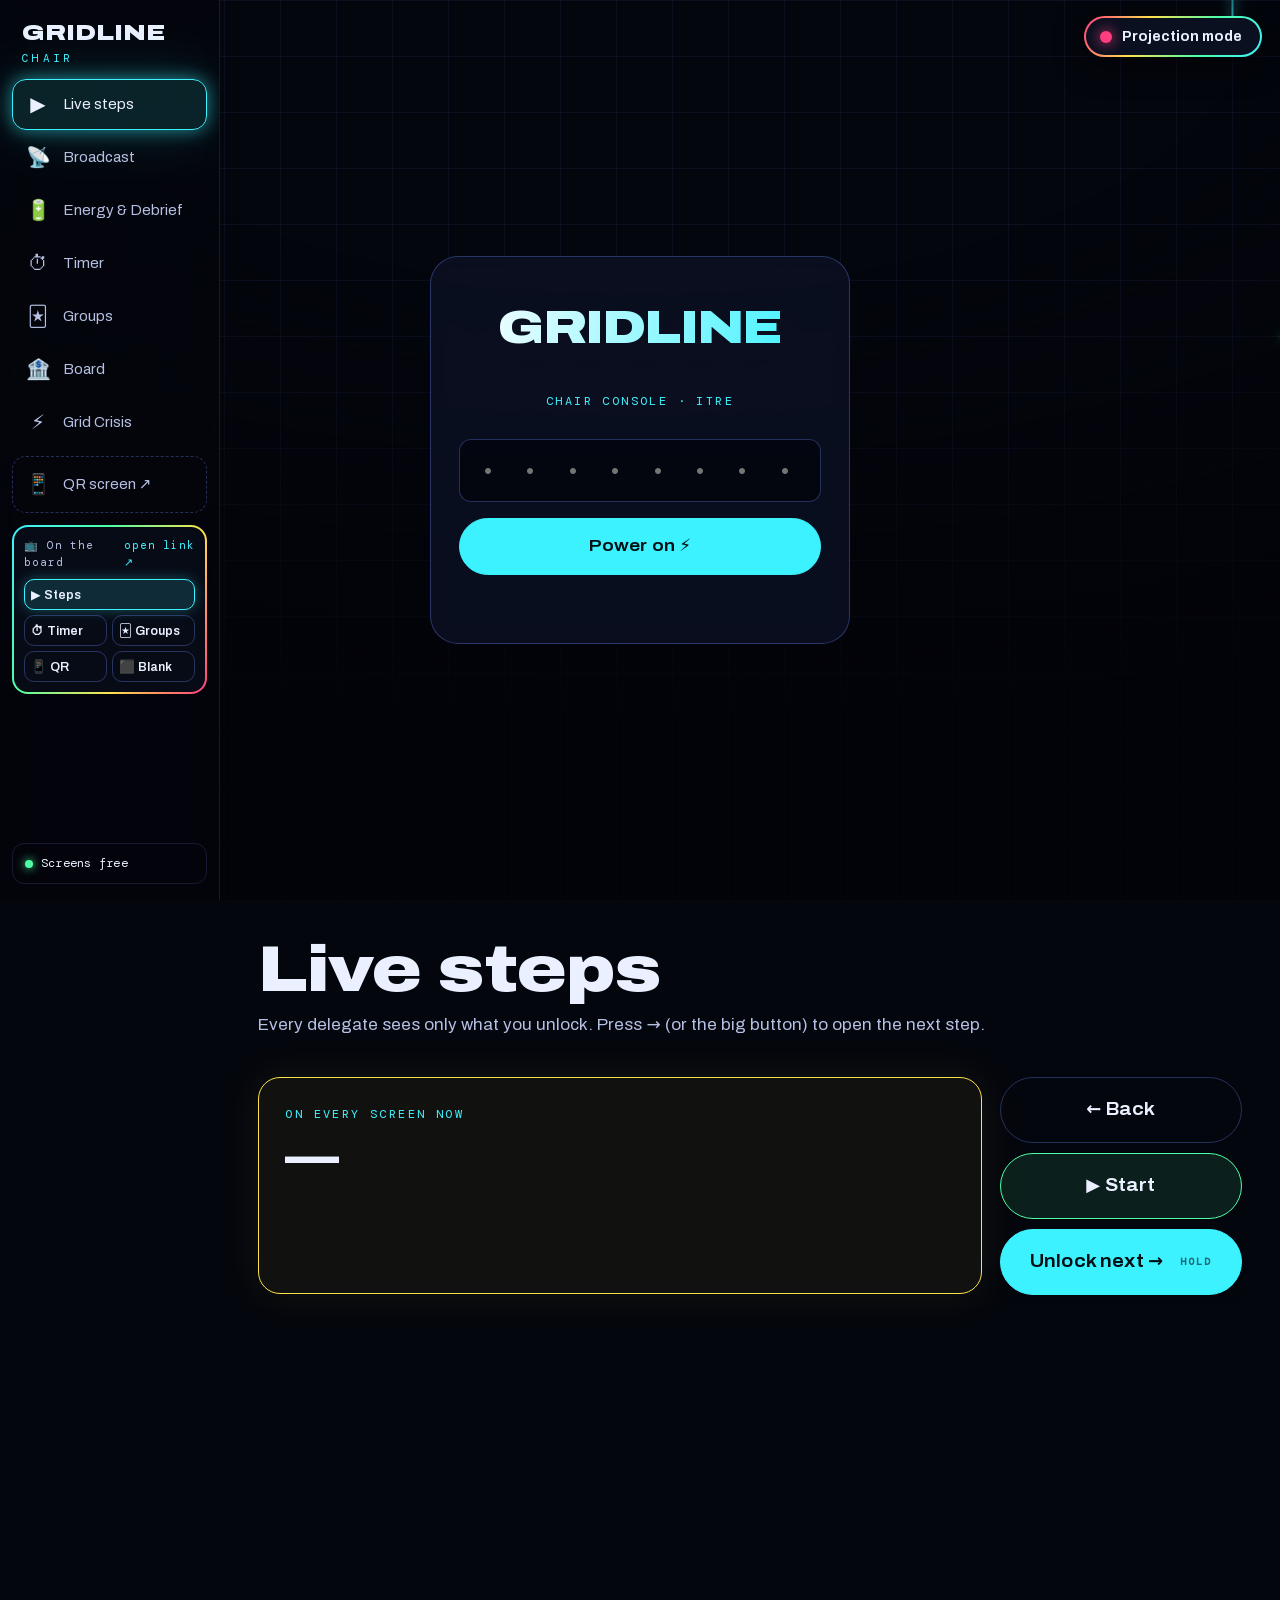
==== chair/index.html @ 4d129e47 "Gridline güncelle (2026-11-15 14:47)" ====
<!doctype html>
<html lang="en">
<head>
<meta charset="utf-8">
<meta name="viewport" content="width=device-width, initial-scale=1, viewport-fit=cover">
<meta name="robots" content="noindex, nofollow">
<title>Gridline · Chair Console</title>
<meta name="theme-color" content="#04060d">
<link rel="icon" href="../assets/img/favicon.svg" type="image/svg+xml">
<link rel="stylesheet" href="../assets/css/fonts.css">
<link rel="stylesheet" href="../assets/css/base.css?v=2">
<link rel="stylesheet" href="chair.css?v=16">
<link rel="stylesheet" href="../assets/css/interact.css?v=9">
</head>
<body>
<canvas id="grid-bg" aria-hidden="true"></canvas>
<div class="vignette" aria-hidden="true"></div>

<!-- PIN gate -->
<div class="gate" id="gate">
  <form class="gate-box" id="gate-form" autocomplete="off">
    <div class="g-logo">GRIDLINE</div>
    <p class="mono kicker">Chair console · ITRE</p>
    <label class="sr" for="pin">Chair PIN</label>
    <input id="pin" class="pin" type="password" inputmode="text" placeholder="• • • • • • • •" autocomplete="off" maxlength="32" required>
    <button class="btn solid" type="submit">Power on ⚡</button>
    <p class="gate-err mono" id="gate-err"></p>
  </form>
</div>

<div class="app" id="app" hidden>
  <aside class="rail">
    <div class="r-brand">GRIDLINE<small class="mono">CHAIR</small></div>
    <nav class="tabs" id="tabs">
      <button data-tab="steps" class="on"><i>▶️</i><span>Live steps</span></button>
      <button data-tab="broadcast"><i>📡</i><span>Broadcast</span></button>
      <button data-tab="energy"><i>🔋</i><span>Energy &amp; Debrief</span></button>
      <button data-tab="timer"><i>⏱</i><span>Timer</span></button>
      <button data-tab="groups"><i>🃏</i><span>Groups</span></button>
      <button data-tab="board"><i>🏦</i><span>Board</span></button>
      <button data-tab="crisis"><i>⚡</i><span>Grid Crisis</span></button>
      <button data-tab="plan" data-private><i>🗓</i><span>Plan</span></button>
      <a class="qr-link" href="../qr/" target="_blank" rel="noopener"><i>📱</i><span>QR screen ↗</span></a>
    </nav>
    <div class="r-board">
      <div class="rb-h mono">📺 On the board <a href="../board/" target="_blank" rel="noopener">open link ↗</a></div>
      <div class="rb-seg" id="rb-seg">
        <button data-bm="step" class="on">▶️ Steps</button><button data-bm="timer">⏱ Timer</button><button data-bm="groups">🃏 Groups</button><button data-bm="qr">📱 QR</button><button data-bm="blank">⬛ Blank</button>
      </div>
    </div>
    <div class="r-energy mono" id="r-energy" hidden>🔋 Meter open · <b>0</b></div>
    <div class="r-state mono" id="r-state"><i class="dot"></i><span>Screens free</span></div>
  </aside>

  <button class="pm-btn" id="pm-btn" type="button" aria-pressed="true"><i></i><span></span></button>
  <main class="stage">

    <!-- ===== LIVE STEPS ===== -->
    <section class="pane on" data-pane="steps">
      <header class="p-head"><h1>Live steps</h1><p>Every delegate sees only what you unlock. Press → (or the big button) to open the next step.</p></header>
      <div class="ls-top">
        <div class="ls-now" id="ls-now">
          <span class="mono kicker" id="ls-meta">On every screen now</span>
          <h2 id="ls-title">—</h2>
          <p class="mono muted" id="ls-since"></p>
        </div>
        <div class="ls-ctrl">
          <button class="btn ghost big" id="ls-prev">← Back</button>
          <button class="btn green big" id="ls-start">▶ Start</button>
          <button class="btn ghost big" id="ls-bpage" hidden>📺 Board: Continue →</button>
          <button class="btn solid big" id="ls-next">Unlock next →</button>
        </div>
      </div>
      <div class="ls-up mono" id="ls-up" data-private></div>
      <div class="ls-ia" id="ls-ia-wrap" hidden><div class="ls-ia-bar"><span class="mono">📊 Live answers for this step</span><span><button class="btn green" id="ls-ia-go">▶ Start game</button> <button class="btn ghost" id="ls-ia-clear">Clear answers</button> <button class="btn solid" id="ls-ia-full">⛶ Projector</button></span></div><div id="ls-ia"></div></div>
      <div class="ls-list" id="ls-list" data-private></div>
    </section>

    <!-- ===== ENERGY METER ===== -->
    <section class="pane" data-pane="energy" id="en-pane">
      <header class="p-head"><h1>Energy &amp; Debrief</h1><p data-private>Opens a half-circle on every phone. Delegates never see results. Results and names show only in private mode — switch with the button top right.</p></header>
      <div class="en-ctl">
        <div><span class="mono kicker">Status</span><h2 id="en-state">—</h2></div>
        <input id="en-label" maxlength="60" placeholder="Note for yourself (optional) — e.g. after lunch">
        <button class="btn solid big" id="en-open">🔋 Open on every phone</button>
        <button class="btn pink big" id="en-close" hidden>Close</button>
      </div>
      <div class="en-ctl en-dbc">
        <div><span class="mono kicker">Debrief</span><h2>🗣 1–5 on every phone</h2></div>
        <input id="db-q" maxlength="140" placeholder="Question — How was today for you?">
        <button class="btn big db-open" id="db-open">🗣 Open debrief</button>
      </div>
      <div class="en-proj" data-public-only>
        <div class="en-proj-ic">🔋</div>
        <h2 id="en-proj-t">Grab your phone — how charged are you?</h2>
        <p class="mono" id="en-proj-n"></p>
      </div>
      <div class="en-grid" data-private>
        <div class="en-card">
          <div class="en-top"><span class="mono kicker" id="en-which">—</span><span class="mono" id="en-n">0 answers</span></div>
          <svg class="en-gauge priv" viewBox="0 0 200 118" aria-hidden="true">
            <defs><linearGradient id="enGradC" x1="20" y1="0" x2="180" y2="0" gradientUnits="userSpaceOnUse">
        <stop offset="0" stop-color="#ff3d7f"/><stop offset=".28" stop-color="#ff9a3d"/><stop offset=".52" stop-color="#ffe14d"/><stop offset=".76" stop-color="#4dffa6"/><stop offset="1" stop-color="#3df2ff"/></linearGradient></defs>
            <path d="M20 100 A80 80 0 0 1 180 100" fill="none" stroke="url(#enGradC)" opacity=".16" stroke-width="18" stroke-linecap="round"/>
            <path id="en-arc" d="M20 100 A80 80 0 0 1 180 100" fill="none" stroke-width="18" stroke-linecap="round" stroke-dasharray="251.33" stroke-dashoffset="251.33"/>
            <text id="en-avg" x="100" y="96" text-anchor="middle">—</text>
          </svg>
          <div class="en-bins priv" id="en-bins"></div>
          <div class="en-binl mono"><span>🪫 0</span><span>100 ⚡</span></div>
        </div>
        <div class="en-card">
          <div class="en-top"><span class="mono kicker">Who marked what</span><span class="mono" id="en-pn"></span></div>
          <div class="en-people" id="en-people"></div>
          <p class="en-miss mono" id="en-miss"></p>
        </div>
        <div class="en-card">
          <span class="mono kicker">History (saved)</span>
          <table class="en-hist"><thead><tr><th>When</th><th>Note</th><th>n</th><th>Avg</th></tr></thead><tbody id="en-hist"></tbody></table>
        </div>
      </div>
    </section>

    <!-- ===== BROADCAST ===== -->
    <section class="pane" data-pane="broadcast">
      <header class="p-head"><h1>Broadcast</h1><p>Take over every delegate's screen. Nobody can close it — only you.</p></header>
      <div class="status-card" id="status-card">
        <div><span class="mono kicker">Now on every screen</span><h2 id="st-title">Nothing — screens are free</h2><p class="mono muted" id="st-meta"></p></div>
        <button class="btn green big" id="release" disabled>Release all screens</button>
      </div>
      <div class="presets">
        <article class="preset" data-kind="gather" style="--c:#3df2ff">
          <div class="pr-ic">🧲</div><h3>Gather in the middle</h3>
          <label class="mono">Meeting time <input type="time" id="gather-time"></label>
          <button class="btn solid send">Send</button>
        </article>
        <article class="preset" data-kind="break" style="--c:#ffe14d">
          <div class="pr-ic">⏰</div><h3>Break is over</h3><p class="muted">"Back to your seats" + voice.</p>
          <button class="btn volt send">Send</button>
        </article>
        <article class="preset" data-kind="phones" style="--c:#ff3d7f">
          <div class="pr-ic">📵</div><h3>Phones down</h3><p class="muted">"Phones down. Eyes up." + voice.</p>
          <button class="btn pink send">Send</button>
        </article>
        <article class="preset" data-kind="lock" style="--c:#9b7bff">
          <div class="pr-ic">🔒</div><h3>Lock screens</h3><p class="muted">Silent. "Eyes on the chair".</p>
          <button class="btn send" style="--c:#9b7bff">Lock</button>
        </article>
        <article class="preset wide" data-kind="custom" style="--c:#4dffa6">
          <div class="pr-ic">✍️</div><h3>Custom message</h3>
          <input id="c-title" maxlength="140" placeholder="Big text (e.g. 5 MINUTES LEFT)">
          <input id="c-body" maxlength="400" placeholder="Small text (optional)">
          <label class="mono">Time (optional) <input type="time" id="c-time"></label>
          <button class="btn green send">Send</button>
        </article>
      </div>
      <p class="mono muted small">Delegates must have the site open (tab can be in the background — it catches up when they come back). Sound plays only after they tapped "plug in" once.</p>
    </section>

    <!-- ===== TIMER ===== -->
    <section class="pane" data-pane="timer">
      <header class="p-head"><h1>Rotation timer</h1><p>Put it on the projector. Last 2 minutes = warning.</p></header>
      <div class="timer" id="timer">
        <svg viewBox="0 0 400 400" aria-hidden="true"><circle class="t-track" cx="200" cy="200" r="180"/><circle class="t-run" id="t-run" cx="200" cy="200" r="180"/></svg>
        <div class="t-mid"><div class="t-label mono" id="t-label">WRITING IN GROUPS</div><div class="t-time mono" id="t-time">20:00</div><div class="t-sub mono" id="t-sub">ready</div></div>
      </div>
      <div class="t-ctrl">
        <div class="seg" id="t-presets">
          <button data-m="10" data-l="BRAINSTORM">10</button><button data-m="3" data-l="SPLIT INTO GROUPS">3</button>
          <button data-m="20" data-l="WRITING IN GROUPS" class="on">20</button><button data-m="12" data-l="BANK · HOSPITAL · GRAVEYARD">12</button>
          <button data-m="5" data-l="BREAK">5</button><button data-m="1.5" data-l="PRESENT · 90 s">1.5</button>
        </div>
        <div class="t-btns"><button class="btn solid big" id="t-go">Start</button><button class="btn ghost" id="t-reset">Reset</button><button class="btn ghost" id="t-plus">+1 min</button><button class="btn ghost fs" data-fs="timer">⛶ Fullscreen</button></div>
      </div>
    </section>

    <!-- ===== GROUPS ===== -->
    <section class="pane" data-pane="groups">
      <header class="p-head"><h1>Random groups</h1><p>Shuffle the A/B/C/D cards. Every round, new mix.</p></header>
      <div class="g-in">
        <textarea data-private id="g-names" rows="4" placeholder="Delegate names, one per line or comma separated (saved on this device)"></textarea>
        <div class="g-side">
          <p class="mono muted" id="g-rule"></p>
          <button class="btn volt big" id="g-shuffle">Shuffle ⚡</button>
          <button class="btn ghost fs" data-fs="groups-out">⛶ Fullscreen</button>
        </div>
      </div>
      <div class="g-out" id="groups-out"></div>
    </section>

    <!-- ===== BOARD ===== -->
    <section class="pane" data-pane="board">
      <header class="p-head"><h1>Bank · Hospital · Graveyard</h1><p>Drag each idea into a box. Hospital ideas go to the next round.</p></header>
      <form class="b-add" id="b-add"><input id="b-text" maxlength="160" placeholder="Type an idea / clause and press Enter"><select id="b-grp"><option>A</option><option>B</option><option>C</option><option>D</option></select><button class="btn solid">Add</button></form>
      <div class="board" id="board">
        <div class="col inbox" data-col="inbox"><h3>📥 New <span class="n"></span></h3><div class="drop"></div></div>
        <div class="col bank" data-col="bank"><h3>🏦 Bank <span class="n"></span></h3><div class="drop"></div></div>
        <div class="col hosp" data-col="hosp"><h3>🏥 Hospital <span class="n"></span></h3><div class="drop"></div></div>
        <div class="col grave" data-col="grave"><h3>⚰️ Graveyard <span class="n"></span></h3><div class="drop"></div></div>
      </div>
      <div class="b-foot"><span class="mono muted" id="b-round">Round 1</span><button class="btn ghost" id="b-next">Next round → Hospital back to New</button><button class="btn ghost fs" data-fs="board">⛶ Fullscreen</button><button class="btn ghost pink" id="b-clear">Clear board</button></div>
    </section>

    <!-- ===== GRID CRISIS ===== -->
    <section class="pane" data-pane="crisis">
      <header class="p-head"><h1>Grid Crisis: Blackout</h1><p>Projector panel. Enter the secret MW, then reveal.</p></header>
      <div class="gc" id="gc">
        <div class="gc-top">
          <div class="gc-round mono">ROUND <b id="gc-r">1</b></div>
          <div class="gc-cap mono">CAPACITY <b id="gc-capv">100</b> MW</div>
        </div>
        <div class="gc-bar" id="gc-bar">
          <span class="seg-t" id="gc-t"></span><span class="seg-c" id="gc-c"></span>
          <i class="gc-line" id="gc-line"></i>
          <div class="gc-read mono" id="gc-read">0 MW</div>
        </div>
        <div class="gc-in">
          <label style="--c:#3df2ff"><span>TechNova draws</span><input type="number" id="gc-tin" min="0" max="200" inputmode="numeric" placeholder="MW"></label>
          <label style="--c:#ffe14d"><span>The City draws</span><input type="number" id="gc-cin" min="0" max="200" inputmode="numeric" placeholder="MW"></label>
          <button class="btn pink big" id="gc-reveal">Reveal ⚡</button>
        </div>
        <div class="gc-events">
          <span class="mono muted">Capacity events</span>
          <button data-d="-15">🔥 Heatwave −15</button><button data-d="-10">🛠 Maintenance −10</button>
          <button data-d="10">☀️ Solar noon +10</button><button data-d="20">🌬 Wind surge +20</button><button data-d="0" data-reset>↺ 100</button>
        </div>
        <div class="gc-score" id="gc-score"></div>
        <div class="gc-foot"><button class="btn ghost" id="gc-next">Next round →</button><button class="btn ghost fs" data-fs="gc">⛶ Fullscreen</button><button class="btn ghost pink" id="gc-new">New game</button></div>
      </div>
    </section>

    <!-- ===== PLAN ===== -->
    <section class="pane" data-pane="plan" data-private>
      <header class="p-head"><h1>Today's plan</h1><p id="pl-sub">Only you can see this.</p></header>
      <div class="pl-days" id="pl-days"></div>
      <div class="pl-now" id="pl-now"></div>
      <div class="pl-blocks" id="pl-blocks"></div>
      <div class="pl-cut">
        <div><h3>✂️ Cut order</h3><ol id="pl-cut"></ol></div>
        <div><h3>🛡 Never cut</h3><ul id="pl-never"></ul></div>
      </div>
    </section>
  </main>
</div>

<div class="gc-blackout" id="gc-blackout"><b>BLACKOUT</b><span class="mono">TOTAL DEMAND EXCEEDED CAPACITY</span></div>

<script>window.GL_BASE = '../';</script>
<script src="../assets/js/motion.js"></script>
<script src="../assets/js/supabase.js"></script>
<script src="../assets/js/config.js?v=1"></script>
<script src="../assets/js/fx.js?v=3"></script>
<script src="../assets/js/alert.js?v=3"></script>
<script src="../assets/js/steps.js?v=22"></script>
<script src="../assets/js/interact.js?v=12"></script>
<script src="plan.js?v=2"></script>
<script src="energy.js?v=5"></script>
<script src="chair.js?v=13"></script>
</body>
</html>
---- assets/css/fonts.css ----
/* Archivo + DM Mono — SIL OFL 1.1, local copy */
/* latin-ext */
@font-face {
  font-family: 'Archivo';
  font-style: normal;
  font-weight: 100 900;
  font-stretch: 62% 125%;
  font-display: swap;
  src: url(../fonts/archivo-normal-100-900-latin-ext.woff2) format('woff2');
  unicode-range: U+0100-02BA, U+02BD-02C5, U+02C7-02CC, U+02CE-02D7, U+02DD-02FF, U+0304, U+0308, U+0329, U+1D00-1DBF, U+1E00-1E9F, U+1EF2-1EFF, U+2020, U+20A0-20AB, U+20AD-20C4, U+2113, U+2C60-2C7F, U+A720-A7FF;
}
/* latin */
@font-face {
  font-family: 'Archivo';
  font-style: normal;
  font-weight: 100 900;
  font-stretch: 62% 125%;
  font-display: swap;
  src: url(../fonts/archivo-normal-100-900-latin.woff2) format('woff2');
  unicode-range: U+0000-00FF, U+0131, U+0152-0153, U+02BB-02BC, U+02C6, U+02DA, U+02DC, U+0304, U+0308, U+0329, U+2000-206F, U+20AC, U+2122, U+2191, U+2193, U+2212, U+2215, U+FEFF, U+FFFD;
}
/* latin-ext */
@font-face {
  font-family: 'DM Mono';
  font-style: normal;
  font-weight: 400;
  font-display: swap;
  src: url(../fonts/dm-mono-normal-400-latin-ext.woff2) format('woff2');
  unicode-range: U+0100-02BA, U+02BD-02C5, U+02C7-02CC, U+02CE-02D7, U+02DD-02FF, U+0304, U+0308, U+0329, U+1D00-1DBF, U+1E00-1E9F, U+1EF2-1EFF, U+2020, U+20A0-20AB, U+20AD-20C4, U+2113, U+2C60-2C7F, U+A720-A7FF;
}
/* latin */
@font-face {
  font-family: 'DM Mono';
  font-style: normal;
  font-weight: 400;
  font-display: swap;
  src: url(../fonts/dm-mono-normal-400-latin.woff2) format('woff2');
  unicode-range: U+0000-00FF, U+0131, U+0152-0153, U+02BB-02BC, U+02C6, U+02DA, U+02DC, U+0304, U+0308, U+0329, U+2000-206F, U+20AC, U+2122, U+2191, U+2193, U+2212, U+2215, U+FEFF, U+FFFD;
}
/* latin-ext */
@font-face {
  font-family: 'DM Mono';
  font-style: normal;
  font-weight: 500;
  font-display: swap;
  src: url(../fonts/dm-mono-normal-500-latin-ext.woff2) format('woff2');
  unicode-range: U+0100-02BA, U+02BD-02C5, U+02C7-02CC, U+02CE-02D7, U+02DD-02FF, U+0304, U+0308, U+0329, U+1D00-1DBF, U+1E00-1E9F, U+1EF2-1EFF, U+2020, U+20A0-20AB, U+20AD-20C4, U+2113, U+2C60-2C7F, U+A720-A7FF;
}
/* latin */
@font-face {
  font-family: 'DM Mono';
  font-style: normal;
  font-weight: 500;
  font-display: swap;
  src: url(../fonts/dm-mono-normal-500-latin.woff2) format('woff2');
  unicode-range: U+0000-00FF, U+0131, U+0152-0153, U+02BB-02BC, U+02C6, U+02DA, U+02DC, U+0304, U+0308, U+0329, U+2000-206F, U+20AC, U+2122, U+2191, U+2193, U+2212, U+2215, U+FEFF, U+FFFD;
}
---- assets/css/base.css ----
/* ===== Gridline · shared tokens + base ===== */
:root {
  --bg: #04060d;
  --bg-2: #080c1a;
  --panel: rgba(13, 19, 40, 0.72);
  --panel-solid: #0c1228;
  --line: rgba(110, 140, 255, 0.16);
  --line-2: rgba(110, 140, 255, 0.32);
  --ink: #eaf0ff;
  --ink-2: #b6c0e3;
  --muted: #7b87b3;
  --cyan: #3df2ff;
  --volt: #ffe14d;
  --pink: #ff3d7f;
  --green: #4dffa6;
  --violet: #9b7bff;
  --glow-c: 0 0 18px rgba(61, 242, 255, .55), 0 0 60px rgba(61, 242, 255, .18);
  --glow-v: 0 0 18px rgba(255, 225, 77, .55), 0 0 60px rgba(255, 225, 77, .18);
  --r: 18px;
  --r-lg: 28px;
  --f-sans: 'Archivo', system-ui, -apple-system, 'Segoe UI', sans-serif;
  --f-mono: 'DM Mono', ui-monospace, 'SF Mono', Menlo, monospace;
  --ease: cubic-bezier(.2, .8, .2, 1);
  color-scheme: dark;
}
*, *::before, *::after { box-sizing: border-box; }
html { -webkit-text-size-adjust: 100%; scroll-behavior: smooth; overflow-x: clip; }
body {
  margin: 0; background: var(--bg); color: var(--ink);
  font-family: var(--f-sans); font-size: 17px; line-height: 1.55;
  font-stretch: 100%; overflow-x: hidden; -webkit-font-smoothing: antialiased;
}
img, svg, video { display: block; max-width: 100%; }
a { color: inherit; }
button { font: inherit; color: inherit; cursor: pointer; }
::selection { background: var(--cyan); color: #000; }
.mono { font-family: var(--f-mono); letter-spacing: .02em; }
.sr { position: absolute; width: 1px; height: 1px; overflow: hidden; clip: rect(0 0 0 0); white-space: nowrap; }

/* background grid canvas */
#grid-bg { position: fixed; inset: 0; width: 100%; height: 100%; z-index: 0; pointer-events: none; }
.vignette { position: fixed; inset: 0; z-index: 0; pointer-events: none;
  background: radial-gradient(120% 80% at 50% 0%, transparent 40%, rgba(2,3,8,.85) 100%); }

/* buttons */
.btn {
  --c: var(--cyan);
  position: relative; display: inline-flex; align-items: center; gap: .6em;
  padding: .85em 1.35em; border-radius: 999px; border: 1px solid var(--c);
  background: color-mix(in srgb, var(--c) 10%, transparent); color: var(--ink);
  font-weight: 650; font-stretch: 110%; text-decoration: none; letter-spacing: .01em;
  transition: background .25s, box-shadow .25s, transform .2s var(--ease);
  will-change: transform;
}
.btn:hover { background: color-mix(in srgb, var(--c) 22%, transparent); box-shadow: 0 0 24px color-mix(in srgb, var(--c) 45%, transparent); }
.btn:active { transform: scale(.96); }
.btn.solid { background: var(--c); color: #021015; }
.btn.solid:hover { box-shadow: 0 0 34px color-mix(in srgb, var(--c) 70%, transparent); }
.btn.volt { --c: var(--volt); }
.btn.pink { --c: var(--pink); }
.btn.green { --c: var(--green); }
.btn.ghost { border-color: var(--line-2); background: transparent; }

.chip { display: inline-flex; align-items: center; gap: .5em; padding: .35em .8em; border-radius: 999px;
  border: 1px solid var(--line-2); font-family: var(--f-mono); font-size: 13px; color: var(--ink-2); background: rgba(8,12,26,.6); }
.dot { width: 8px; height: 8px; border-radius: 50%; background: var(--green); box-shadow: 0 0 10px var(--green); animation: blink 1.6s infinite; }
@keyframes blink { 50% { opacity: .25; } }

/* ===== Alert overlay (delegate + chair preview) ===== */
.gl-alert { position: fixed; inset: 0; z-index: 9999; display: none; place-items: center; overflow: hidden;
  background: #02040a; color: var(--ink); text-align: center; padding: 24px; touch-action: none; }
.gl-alert.on { display: grid; }
.gl-alert .ga-bg { position: absolute; inset: -20%; background:
  radial-gradient(40% 40% at 50% 50%, color-mix(in srgb, var(--ac, var(--cyan)) 35%, transparent), transparent 70%),
  repeating-linear-gradient(0deg, transparent 0 46px, color-mix(in srgb, var(--ac, var(--cyan)) 14%, transparent) 46px 47px),
  repeating-linear-gradient(90deg, transparent 0 46px, color-mix(in srgb, var(--ac, var(--cyan)) 14%, transparent) 46px 47px);
  animation: gaPulse 2.4s ease-in-out infinite; }
@keyframes gaPulse { 50% { transform: scale(1.06); opacity: .7; } }
.gl-alert .ga-ring { position: absolute; width: 60vmin; height: 60vmin; border-radius: 50%;
  border: 2px solid var(--ac, var(--cyan)); opacity: 0; animation: gaRing 2.2s ease-out infinite; }
.gl-alert .ga-ring:nth-child(3) { animation-delay: .7s; }
.gl-alert .ga-ring:nth-child(4) { animation-delay: 1.4s; }
@keyframes gaRing { 0% { transform: scale(.3); opacity: .9; } 100% { transform: scale(2.2); opacity: 0; } }
.gl-alert .ga-inner { position: relative; max-width: 1100px; }
.gl-alert .ga-tag { font-family: var(--f-mono); font-size: clamp(13px, 2.2vw, 18px); letter-spacing: .3em; text-transform: uppercase;
  color: var(--ac, var(--cyan)); margin-bottom: 2vh; }
.gl-alert .ga-title { font-size: clamp(44px, 11vw, 150px); line-height: .92; font-weight: 900; font-stretch: 118%; margin: 0;
  text-transform: uppercase; text-shadow: 0 0 30px color-mix(in srgb, var(--ac, var(--cyan)) 60%, transparent); }
.gl-alert .ga-title .w { display: inline-block; }
.gl-alert .ga-time { margin-top: 3vh; font-family: var(--f-mono); font-size: clamp(56px, 16vw, 200px); line-height: 1; font-weight: 500;
  color: var(--ac, var(--cyan)); text-shadow: 0 0 40px currentColor; }
.gl-alert .ga-body { margin: 3vh auto 0; font-size: clamp(18px, 3.4vw, 34px); color: var(--ink-2); max-width: 26ch; }
.gl-alert .ga-foot { position: absolute; bottom: 24px; left: 0; right: 0; font-family: var(--f-mono); font-size: 13px; color: var(--muted); letter-spacing: .12em; }

@media (prefers-reduced-motion: reduce) {
  html:not(.board) *, html:not(.board) *::before, html:not(.board) *::after { animation-duration: .01ms !important; animation-iteration-count: 1 !important; transition-duration: .01ms !important; scroll-behavior: auto !important; }
}
---- chair/chair.css ----
/* ===== Gridline · chair console ===== */
.gate, .app { position: relative; z-index: 1; }
.btn.big { font-size: 18px; padding: 1em 1.6em; }
.btn[disabled] { opacity: .35; pointer-events: none; }
.small { font-size: 12px; }
.muted { color: var(--muted); }
.kicker { font-size: 12px; letter-spacing: .2em; text-transform: uppercase; color: var(--cyan); }
input, textarea, select { font: inherit; color: var(--ink); background: rgba(2,4,10,.7); border: 1px solid var(--line-2); border-radius: 12px; padding: 12px 14px; outline: none; transition: border-color .2s, box-shadow .2s; }
input:focus, textarea:focus, select:focus { border-color: var(--cyan); box-shadow: 0 0 0 3px rgba(61,242,255,.15); }
input[type=time] { color-scheme: dark; padding: 8px 10px; }

/* gate */
.gate { min-height: 100svh; display: grid; place-items: center; padding: 16px; }
.gate-box { width: min(420px, 100%); text-align: center; padding: 36px 28px; border-radius: 28px; border: 1px solid var(--line-2); background: var(--panel); backdrop-filter: blur(10px); display: grid; gap: 16px; }
.g-logo { font-size: 46px; font-weight: 900; font-stretch: 125%; letter-spacing: -.01em; background: linear-gradient(100deg, #fff, var(--cyan), var(--volt)); -webkit-background-clip: text; background-clip: text; color: transparent; }
.pin { text-align: center; font-family: var(--f-mono); font-size: 24px; letter-spacing: .3em; }
.gate-err { color: var(--pink); min-height: 1.2em; margin: 0; font-size: 13px; }
.gate .btn { justify-content: center; }

/* layout */
.app { display: grid; grid-template-columns: 220px 1fr; min-height: 100svh; }
.rail { position: sticky; top: 0; height: 100svh; display: flex; flex-direction: column; gap: 18px; padding: 22px 14px; border-right: 1px solid var(--line); background: rgba(4,6,13,.75); backdrop-filter: blur(12px); }
.r-brand { font-weight: 900; font-stretch: 125%; font-size: 22px; padding: 0 10px; }
.r-brand small { display: block; font-size: 11px; color: var(--cyan); letter-spacing: .3em; font-weight: 400; }
.tabs { display: grid; gap: 6px; }
.tabs button { display: flex; align-items: center; gap: 12px; padding: 12px 12px; border-radius: 14px; border: 1px solid transparent; background: transparent; text-align: left; font-size: 15px; color: var(--ink-2); transition: background .2s, color .2s, border-color .2s; }
.tabs button i { font-style: normal; font-size: 20px; width: 26px; text-align: center; }
.tabs button:hover { background: rgba(61,242,255,.07); color: var(--ink); }
.tabs button.on { background: rgba(61,242,255,.12); border-color: var(--cyan); color: var(--ink); box-shadow: var(--glow-c); }
.r-state { margin-top: auto; display: flex; gap: 8px; align-items: center; font-size: 12px; padding: 10px 12px; border-radius: 12px; border: 1px solid var(--line); }
.r-state.live { border-color: var(--pink); color: var(--pink); }
.r-state.live .dot { background: var(--pink); box-shadow: 0 0 10px var(--pink); }
.stage { padding: clamp(18px, 3vw, 40px); min-width: 0; }
.pane { display: none; }
.pane.on { display: block; }
.p-head h1 { margin: 0; font-size: clamp(34px, 5vw, 64px); font-weight: 900; font-stretch: 120%; line-height: 1; letter-spacing: -.01em; }
.p-head p { margin: 10px 0 28px; color: var(--ink-2); }

/* broadcast */
.status-card { display: flex; justify-content: space-between; align-items: center; gap: 20px; padding: 22px 24px; border-radius: 22px; border: 1px solid var(--line-2); background: var(--panel); margin-bottom: 18px; flex-wrap: wrap; }
.status-card h2 { margin: 6px 0 2px; font-size: clamp(22px, 2.6vw, 30px); font-weight: 850; }
.status-card.live { border-color: var(--pink); box-shadow: 0 0 0 1px var(--pink), 0 0 50px rgba(255,61,127,.18); animation: liveP 1.6s infinite; }
@keyframes liveP { 50% { box-shadow: 0 0 0 1px var(--pink), 0 0 20px rgba(255,61,127,.08); } }
.presets { display: grid; grid-template-columns: repeat(4, minmax(0, 1fr)); gap: 14px; }
.preset { display: flex; flex-direction: column; gap: 10px; padding: 20px; border-radius: 22px; border: 1px solid var(--line); border-top: 3px solid var(--c); background: var(--panel); transition: transform .3s var(--ease), box-shadow .3s; }
.preset:hover { transform: translateY(-4px); box-shadow: 0 14px 40px color-mix(in srgb, var(--c) 15%, transparent); }
.preset.wide { grid-column: span 4; display: grid; grid-template-columns: auto 1fr 1fr 1fr auto auto; align-items: center; }
.preset.wide h3 { white-space: nowrap; }
.pr-ic { font-size: 34px; }
.preset h3 { margin: 0; font-size: 20px; font-weight: 800; }
.preset p { margin: 0; font-size: 14px; flex: 1; }
.preset label { display: flex; flex-direction: column; gap: 6px; font-size: 11px; color: var(--muted); letter-spacing: .1em; }
.preset { --pc: var(--c); }
.preset .send { justify-content: center; margin-top: auto; background: var(--pc); border-color: var(--pc); color: #021015; }
.preset .send:hover { box-shadow: 0 0 30px var(--pc); background: var(--pc); }
.preset.sent { animation: sentF .7s; }
@keyframes sentF { 30% { transform: scale(1.04); box-shadow: 0 0 60px var(--c); } }

/* timer */
.timer { position: relative; width: min(62vh, 100%); aspect-ratio: 1; margin: 0 auto; background: var(--bg); border-radius: 50%; }
.timer:fullscreen { width: 100vw; height: 100vh; border-radius: 0; display: grid; place-items: center; }
.timer:fullscreen svg { width: 92vmin; height: 92vmin; inset: auto; position: relative; }
.timer:fullscreen .t-mid { inset: 0; }
.timer svg { position: absolute; inset: 0; width: 100%; height: 100%; transform: rotate(-90deg); }
.t-track { fill: none; stroke: rgba(110,140,255,.12); stroke-width: 14; }
.t-run { fill: none; stroke: var(--cyan); stroke-width: 14; stroke-linecap: round; filter: drop-shadow(0 0 10px var(--cyan)); transition: stroke .4s; }
.t-mid { position: absolute; inset: 0; display: grid; place-content: center; text-align: center; }
.t-label { font-size: clamp(12px, 1.6vmin + 4px, 22px); letter-spacing: .25em; color: var(--cyan); }
.t-time { font-size: clamp(64px, 14vmin, 220px); line-height: 1; font-weight: 500; text-shadow: var(--glow-c); }
.t-sub { color: var(--muted); letter-spacing: .3em; text-transform: uppercase; font-size: 13px; }
.timer.warn .t-run { stroke: var(--pink); filter: drop-shadow(0 0 12px var(--pink)); }
.timer.warn .t-time { color: var(--pink); text-shadow: 0 0 30px var(--pink); animation: blink 1s infinite; }
.timer.warn .t-label { color: var(--pink); }
.timer.done .t-time { color: var(--volt); text-shadow: var(--glow-v); }
.t-ctrl { display: grid; gap: 16px; justify-items: center; margin-top: 26px; }
.seg { display: flex; flex-wrap: wrap; gap: 6px; justify-content: center; padding: 6px; border-radius: 16px; border: 1px solid var(--line); background: var(--panel); }
.seg button { border: 0; background: transparent; padding: 10px 16px; border-radius: 11px; font-family: var(--f-mono); color: var(--ink-2); }
.seg button.on { background: var(--cyan); color: #021015; }
.t-btns { display: flex; flex-wrap: wrap; gap: 10px; justify-content: center; }

/* groups */
.g-in { display: grid; grid-template-columns: 1fr auto; gap: 14px; margin-bottom: 20px; }
.g-in textarea { width: 100%; resize: vertical; min-height: 110px; }
.g-side { display: flex; flex-direction: column; gap: 10px; justify-content: center; }
.g-side p { margin: 0; font-size: 13px; max-width: 26ch; }
.g-out { display: grid; grid-template-columns: repeat(var(--n, 4), minmax(0, 1fr)); gap: 14px; background: var(--bg); padding: 4px; border-radius: 20px; }
.g-out:fullscreen { padding: 4vh 3vw; align-content: center; }
.g-col { border-radius: 22px; border: 1px solid var(--line-2); border-top: 4px solid var(--c); background: var(--panel); padding: 18px; min-height: 220px; }
.g-col h3 { margin: 0; display: flex; align-items: center; gap: 12px; font-size: 22px; font-weight: 900; font-stretch: 115%; }
.g-col h3 b { width: 44px; height: 44px; border-radius: 12px; display: grid; place-items: center; background: var(--c); color: #021015; font-size: 26px; box-shadow: 0 0 24px color-mix(in srgb, var(--c) 60%, transparent); }
.g-col p { margin: 6px 0 14px; font-size: 13px; color: var(--muted); }
.g-card { padding: 10px 14px; border-radius: 12px; background: rgba(2,4,10,.6); border: 1px solid var(--line); margin-bottom: 8px; font-weight: 650; display: flex; justify-content: space-between; align-items: center; gap: 8px; }
.g-out:fullscreen .g-card { font-size: 2.4vh; }
.g-card em { font-style: normal; font-family: var(--f-mono); font-size: 11px; color: var(--volt); border: 1px solid var(--volt); padding: 2px 6px; border-radius: 6px; white-space: nowrap; }

/* board */
.b-add { display: flex; gap: 10px; margin-bottom: 16px; }
.b-add input { flex: 1; min-width: 0; }
.board { display: grid; grid-template-columns: repeat(4, minmax(0, 1fr)); gap: 12px; background: var(--bg); border-radius: 20px; }
.board:fullscreen { padding: 3vh 2vw; }
.col { border-radius: 20px; border: 1px solid var(--line); background: var(--panel); padding: 14px; min-height: 360px; display: flex; flex-direction: column; transition: border-color .2s, background .2s; }
.col h3 { margin: 0 0 12px; font-size: 18px; font-weight: 850; display: flex; justify-content: space-between; }
.col h3 .n { font-family: var(--f-mono); font-weight: 400; color: var(--muted); }
.col.bank { --c: var(--green); } .col.hosp { --c: var(--volt); } .col.grave { --c: var(--pink); } .col.inbox { --c: var(--cyan); }
.col { border-top: 3px solid var(--c); }
.col.over { border-color: var(--c); background: color-mix(in srgb, var(--c) 8%, var(--panel-solid)); }
.drop { flex: 1; display: flex; flex-direction: column; gap: 8px; }
.note { padding: 12px 12px 10px; border-radius: 12px; background: #11183a; border: 1px solid var(--line-2); cursor: grab; touch-action: none; user-select: none; font-size: 14.5px; line-height: 1.3; position: relative; }
.note small { display: block; margin-top: 6px; font-family: var(--f-mono); font-size: 10px; color: var(--muted); letter-spacing: .1em; }
.note.drag { position: fixed; z-index: 500; pointer-events: none; box-shadow: 0 20px 50px rgba(0,0,0,.6), 0 0 24px rgba(61,242,255,.3); border-color: var(--cyan); rotate: 3deg; cursor: grabbing; }
.note .x { position: absolute; top: 4px; right: 6px; border: 0; background: none; color: var(--muted); font-size: 14px; padding: 2px; }
.col.grave .note { opacity: .55; text-decoration: line-through; }
.b-foot { display: flex; gap: 10px; flex-wrap: wrap; align-items: center; margin-top: 16px; }

/* grid crisis */
.gc { background: var(--bg); border-radius: 24px; padding: 6px; }
.gc:fullscreen { padding: 4vh 4vw; display: flex; flex-direction: column; justify-content: center; }
.gc-top { display: flex; justify-content: space-between; font-size: 16px; color: var(--muted); letter-spacing: .15em; }
.gc-top b { color: var(--ink); font-size: 30px; font-weight: 500; }
.gc-cap b { color: var(--volt); text-shadow: var(--glow-v); }
.gc-bar { position: relative; height: 110px; margin: 16px 0 24px; border-radius: 22px; border: 1px solid var(--line-2); background: rgba(2,4,10,.75); overflow: visible; display: flex; }
.gc-bar .seg-t, .gc-bar .seg-c { height: 100%; width: 0; }
.seg-t { background: linear-gradient(90deg, rgba(61,242,255,.4), var(--cyan)); border-radius: 22px 0 0 22px; box-shadow: 0 0 30px rgba(61,242,255,.4); }
.seg-c { background: linear-gradient(90deg, rgba(255,225,77,.5), var(--volt)); box-shadow: 0 0 30px rgba(255,225,77,.4); }
.gc-line { position: absolute; top: -12px; bottom: -12px; width: 4px; margin-left: -2px; background: var(--pink); box-shadow: 0 0 16px var(--pink); border-radius: 2px; transition: left .6s var(--ease); }
.gc-line::after { content: 'CAPACITY'; position: absolute; top: -22px; left: 50%; transform: translateX(-50%); font-family: var(--f-mono); font-size: 11px; color: var(--pink); letter-spacing: .15em; }
.gc-read { position: absolute; right: 18px; top: 50%; transform: translateY(-50%); font-size: 34px; text-shadow: 0 0 10px #000; }
.gc-bar.over { animation: shake .4s 3; }
@keyframes shake { 25% { transform: translateX(-8px); } 75% { transform: translateX(8px); } }
.gc-in { display: grid; grid-template-columns: 1fr 1fr auto; gap: 14px; align-items: end; }
.gc-in label { display: grid; gap: 6px; }
.gc-in label span { font-size: 13px; color: var(--c); font-family: var(--f-mono); letter-spacing: .1em; text-transform: uppercase; }
.gc-in input { font-family: var(--f-mono); font-size: 30px; padding: 12px 16px; border-color: var(--c); -webkit-text-security: disc; }
.gc-in input.shown { -webkit-text-security: none; }
.gc-events { display: flex; flex-wrap: wrap; gap: 8px; align-items: center; margin: 20px 0; }
.gc-events button { padding: 8px 14px; border-radius: 999px; border: 1px solid var(--line-2); background: var(--panel); font-size: 14px; transition: background .2s; }
.gc-events button:hover { background: rgba(61,242,255,.12); }
.gc-score { display: grid; grid-template-columns: repeat(4, minmax(0, 1fr)); gap: 12px; }
.sc { border-radius: 18px; border: 1px solid var(--line); border-top: 3px solid var(--c); padding: 14px; background: var(--panel); text-align: center; }
.sc h4 { margin: 0; font-size: 16px; }
.sc .pts { font-family: var(--f-mono); font-size: 46px; line-height: 1.1; color: var(--c); }
.sc .pts small { font-size: 20px; }
.sc .ctl { display: flex; justify-content: center; gap: 8px; }
.sc .ctl button { width: 40px; height: 40px; border-radius: 12px; border: 1px solid var(--line-2); background: transparent; font-size: 20px; }
.gc-foot { display: flex; gap: 10px; flex-wrap: wrap; margin-top: 18px; }
.gc-blackout { position: fixed; inset: 0; z-index: 9000; background: #000; display: none; place-content: center; text-align: center; gap: 12px; }
.gc-blackout.on { display: grid; }
.gc-blackout b { font-size: clamp(40px, 11.5vw, 260px); font-weight: 900; font-stretch: 125%; color: var(--pink); text-shadow: 0 0 60px var(--pink); line-height: .9; }
.gc-blackout span { color: var(--muted); letter-spacing: .3em; }

/* plan */
.pl-days { display: flex; gap: 8px; flex-wrap: wrap; margin-bottom: 18px; }
.pl-days button { padding: 10px 16px; border-radius: 999px; border: 1px solid var(--line-2); background: var(--panel); font-size: 14px; }
.pl-days button.on { background: var(--cyan); color: #021015; border-color: var(--cyan); }
.pl-now { margin-bottom: 18px; }
.now-card { display: flex; gap: 18px; align-items: center; padding: 18px 22px; border-radius: 20px; border: 1px solid var(--volt); background: rgba(255,225,77,.06); box-shadow: 0 0 40px rgba(255,225,77,.1); }
.now-card b { font-size: 22px; }
.now-card .mono { color: var(--volt); }
.pl-blocks { display: grid; grid-template-columns: repeat(2, minmax(0, 1fr)); gap: 14px; }
.blk { border-radius: 20px; border: 1px solid var(--line); background: var(--panel); padding: 18px; }
.blk h3 { margin: 0 0 12px; font-size: 17px; display: flex; justify-content: space-between; gap: 10px; }
.blk h3 span { font-family: var(--f-mono); font-weight: 400; color: var(--muted); font-size: 13px; }
.blk ol { list-style: none; margin: 0; padding: 0; display: grid; gap: 4px; }
.blk li { display: grid; grid-template-columns: 52px 1fr auto; gap: 10px; padding: 7px 8px; border-radius: 10px; font-size: 14.5px; }
.blk li .mono { color: var(--muted); font-size: 13px; }
.blk li em { font-style: normal; font-family: var(--f-mono); font-size: 12px; color: var(--muted); }
.blk li.now { background: rgba(255,225,77,.12); outline: 1px solid var(--volt); }
.blk li.now .mono { color: var(--volt); }
.blk li.past { opacity: .45; }
.blk li.buf { color: var(--cyan); }
.pl-cut { display: grid; grid-template-columns: 1fr 1fr; gap: 14px; margin-top: 18px; }
.pl-cut > div { border-radius: 20px; border: 1px solid var(--line); background: var(--panel); padding: 18px; }
.pl-cut h3 { margin: 0 0 10px; font-size: 17px; }
.pl-cut li { padding: 4px 0; color: var(--ink-2); font-size: 14.5px; }

@media (max-width: 1000px) {
  .app { grid-template-columns: 1fr; }
  .rail { position: sticky; top: 0; z-index: 20; height: auto; flex-direction: row; align-items: center; padding: 10px 12px; overflow-x: auto; border-right: 0; border-bottom: 1px solid var(--line); }
  .r-brand { display: none; }
  .tabs { display: flex; }
  .tabs button { flex-direction: column; gap: 2px; padding: 8px 10px; font-size: 11px; }
  .r-state { margin: 0 0 0 auto; white-space: nowrap; }
  .presets { grid-template-columns: 1fr 1fr; }
  .preset.wide { grid-column: span 2; grid-template-columns: 1fr; }
  .board, .gc-score { grid-template-columns: 1fr 1fr; }
  .pl-blocks, .pl-cut { grid-template-columns: 1fr; }
  .g-out { grid-template-columns: 1fr 1fr; }
}
@media (max-width: 560px) {
  .presets, .board { grid-template-columns: 1fr; }
  .preset.wide { grid-column: auto; }
  .g-in, .gc-in { grid-template-columns: 1fr; }
}

/* live steps */
.ls-top { display: grid; grid-template-columns: 1fr auto; gap: 18px; align-items: stretch; }
.ls-now { padding: 22px 26px; border-radius: 22px; border: 1px solid var(--volt); background: rgba(255,225,77,.05); box-shadow: 0 0 40px rgba(255,225,77,.08); }
.ls-now h2 { margin: 8px 0 4px; font-size: clamp(28px, 3.6vw, 48px); font-weight: 900; font-stretch: 118%; line-height: 1; }
.ls-now p { margin: 0; }
.ls-ctrl { display: flex; flex-direction: column; gap: 10px; justify-content: center; }
.ls-ctrl .btn { justify-content: center; }
.ls-up { margin: 16px 0 22px; padding: 12px 16px; border-radius: 14px; border: 1px dashed var(--line-2); color: var(--ink-2); font-size: 13px; }
.ls-up b { color: var(--cyan); font-weight: 500; }
.ls-list { display: grid; gap: 6px; }
.ls-list h4 { margin: 18px 0 6px; font-family: var(--f-mono); font-weight: 400; font-size: 12px; letter-spacing: .14em; color: var(--c); }
.ls-row { display: grid; grid-template-columns: 44px 56px 1fr auto auto; gap: 12px; align-items: center; padding: 10px 14px; border-radius: 12px; border: 1px solid var(--line); background: var(--panel); text-align: left; width: 100%; font-size: 15px; transition: border-color .2s, background .2s; }
.ls-row:hover { border-color: var(--line-2); }
.ls-row .mono { color: var(--muted); font-size: 12px; }
.ls-row em { font-style: normal; font-family: var(--f-mono); font-size: 12px; color: var(--muted); }
.ls-row .go { font-family: var(--f-mono); font-size: 11px; color: var(--cyan); opacity: 0; }
.ls-row:hover .go { opacity: 1; }
.ls-row.done { opacity: .5; }
.ls-row.live { border-color: var(--volt); background: rgba(255,225,77,.08); box-shadow: 0 0 24px rgba(255,225,77,.12); }
.ls-row.live .go { opacity: 1; color: var(--volt); }
@media (max-width: 1000px) { .ls-top { grid-template-columns: 1fr; } .ls-ctrl { flex-direction: row; } .ls-row { grid-template-columns: 36px 48px 1fr auto; } .ls-row .go { display: none; } }
.ls-top { position: sticky; top: 0; z-index: 5; padding: 10px 0; background: linear-gradient(180deg, var(--bg) 85%, transparent); }
@media (max-width: 1000px) { .ls-top { top: 68px; } }

/* ===== motion pass (v3) ===== */
.tabs { position: relative; }
.tabs button { position: relative; z-index: 1; overflow: hidden; }
.tabs button.on { background: transparent; box-shadow: none; border-color: transparent; }
.tab-ink { position: absolute; left: 0; top: 0; width: 0; height: 0; opacity: 0; z-index: 0; border-radius: 14px; border: 1px solid var(--cyan); background: rgba(61,242,255,.12); box-shadow: var(--glow-c); pointer-events: none; }
.tabs button.on i { animation: icBob 2.4s ease-in-out infinite; display: inline-block; }
@keyframes icBob { 50% { translate: 0 -3px; rotate: -8deg; } }

#ls-next { position: relative; overflow: hidden; }
#ls-next .charge { position: absolute; inset: 0; background: linear-gradient(90deg, var(--volt), #fff4a8); transform: scaleX(0); transform-origin: 0 50%; z-index: 0; }
#ls-next > :not(.charge) { position: relative; z-index: 1; }
#ls-next .hold { position: relative; z-index: 1; font-size: 10px; letter-spacing: .2em; text-transform: uppercase; opacity: .6; margin-left: 6px; }
#ls-next:not([disabled]) { animation: readyPulse 2.4s ease-in-out infinite; }
@keyframes readyPulse { 50% { box-shadow: 0 0 34px rgba(61,242,255,.55); } }

.ls-now { position: relative; overflow: hidden; }
.ls-now .scanbeam { position: absolute; top: 0; bottom: 0; left: -30%; width: 30%; background: linear-gradient(90deg, transparent, rgba(255,225,77,.12), transparent); animation: beam 3.6s ease-in-out infinite; pointer-events: none; }
@keyframes beam { to { left: 110%; } }
.ls-row.live { animation: liveRow 2s ease-in-out infinite; }
@keyframes liveRow { 50% { box-shadow: 0 0 34px rgba(255,225,77,.25); } }

.preset { position: relative; overflow: hidden; }
.preset .pr-ic { display: inline-block; animation: icBob 3s ease-in-out infinite; }
.preset:nth-child(2) .pr-ic { animation-delay: -.8s; } .preset:nth-child(3) .pr-ic { animation-delay: -1.6s; } .preset:nth-child(4) .pr-ic { animation-delay: -2.4s; }
.status-card { position: relative; overflow: hidden; }

.t-run { transition: stroke .4s, stroke-dashoffset .25s linear; }
.gc-bar .seg-t, .gc-bar .seg-c { background-size: 200% 100%; animation: current 1.8s linear infinite; }
.seg-t { background-image: linear-gradient(90deg, rgba(61,242,255,.45), var(--cyan), rgba(61,242,255,.45)); }
.seg-c { background-image: linear-gradient(90deg, rgba(255,225,77,.5), var(--volt), rgba(255,225,77,.5)); }
@keyframes current { to { background-position: -200% 0; } }
.gc-line { animation: capFlick 2.4s steps(1) infinite; }
@keyframes capFlick { 0%, 100% { opacity: 1; } 47% { opacity: .25; } 49% { opacity: 1; } 51% { opacity: .5; } 53% { opacity: 1; } }
.g-col h3 b { animation: icBob 3s ease-in-out infinite; }
.note { transition: transform .2s var(--ease), box-shadow .2s; }
.note:hover { transform: translateY(-2px) rotate(-.6deg); box-shadow: 0 8px 24px rgba(0,0,0,.4); }
.gate-box .g-logo { background-size: 200% 100%; animation: sheen 6s linear infinite; }
@keyframes sheen { to { background-position: -200% 0; } }

/* motion-pack helpers (shared with the site) */
.fx-sweep { position: fixed; inset: 0; z-index: 9200; pointer-events: none; overflow: hidden; }
.fx-sweep i { position: absolute; top: 0; bottom: 0; left: 0; width: 3px; background: #fff; box-shadow: 0 0 16px #fff, 0 0 40px var(--c), 0 0 120px 30px color-mix(in srgb, var(--c) 40%, transparent); }
.fx-sweep b { position: absolute; inset: 0; background: color-mix(in srgb, var(--c) 18%, transparent); opacity: 0; }
.fx-spark { position: fixed; z-index: 9600; width: 6px; height: 6px; margin: -3px 0 0 -3px; border-radius: 50%; background: var(--c); box-shadow: 0 0 8px var(--c), 0 0 2px #fff; pointer-events: none; }
.fx-ripple { position: absolute; border-radius: 50%; pointer-events: none; z-index: 0; background: radial-gradient(circle, color-mix(in srgb, var(--c, var(--cyan)) 55%, transparent), transparent 60%); }
@media (prefers-reduced-motion: reduce) { #ls-next, .ls-row.live, .ls-now .scanbeam, .preset .pr-ic { animation: none !important; } }
.qr-link { display: flex; align-items: center; gap: 12px; padding: 12px; border-radius: 14px; border: 1px dashed var(--line-2); text-decoration: none; font-size: 15px; color: var(--ink-2); margin-top: 6px; }
.qr-link i { font-style: normal; font-size: 20px; width: 26px; text-align: center; }
.qr-link:hover { border-color: var(--cyan); color: var(--ink); }
@media (max-width: 1000px) { .qr-link { flex-direction: column; gap: 2px; padding: 8px 10px; font-size: 11px; margin: 0; white-space: nowrap; } }

/* ---------- energy meter ---------- */
.r-energy { margin: auto 0 10px; padding: 10px 14px; border-radius: 14px; border: 1px solid var(--green); color: var(--green); font-size: 12px; box-shadow: 0 0 18px rgba(77,255,166,.25); }
.r-energy[hidden] { display: none; }
.en-ctl { display: grid; grid-template-columns: 1fr minmax(200px, 320px) auto auto; gap: 14px; align-items: center; padding: 22px; border-radius: 22px; border: 1px solid var(--line-2); background: var(--panel); }
.en-ctl h2 { margin: 6px 0 0; font-size: 22px; }
.en-ctl h2.on { color: var(--green); }
.en-ctl input { padding: 14px 16px; border-radius: 14px; border: 1px solid var(--line-2); background: transparent; color: var(--ink); font: inherit; }
.en-ctl [hidden] { display: none; }
.en-grid { display: grid; grid-template-columns: minmax(0, 1.1fr) minmax(0, 1fr); gap: 18px; margin-top: 18px; }
.en-card { padding: 22px; border-radius: 22px; border: 1px solid var(--line-2); background: var(--panel); }
.en-top { display: flex; justify-content: space-between; gap: 10px; }
.en-gauge { display: block; width: min(100%, 420px); margin: 14px auto 0; }
.en-gauge text { fill: var(--ink); font: 800 30px var(--f-sans); }
.en-bins { display: grid; grid-template-columns: repeat(5, 1fr); gap: 8px; align-items: end; height: 90px; margin-top: 14px; }
.en-bins div { position: relative; height: 100%; display: flex; align-items: flex-end; }
.en-bins i { display: block; width: 100%; min-height: 3px; border-radius: 8px 8px 3px 3px; transition: height .6s; }
.en-bins b { position: absolute; left: 0; right: 0; top: -2px; text-align: center; font-size: 11px; color: var(--ink-2); }
.en-binl { display: flex; justify-content: space-between; margin-top: 6px; font-size: 11px; color: var(--ink-2); }
.en-peek { width: 100%; margin-top: 16px; user-select: none; -webkit-user-select: none; touch-action: none; }
.en-hist { width: 100%; margin-top: 10px; border-collapse: collapse; font-size: 14px; }
.en-hist th { text-align: left; font: 500 11px var(--f-mono); letter-spacing: .1em; color: var(--ink-2); padding: 6px 8px; border-bottom: 1px solid var(--line-2); }
.en-hist td { padding: 9px 8px; border-bottom: 1px solid var(--line); }
#en-pane .priv { filter: blur(14px); opacity: .55; transition: filter .15s, opacity .15s; }
#en-pane.peek .priv { filter: none; opacity: 1; }
@media (max-width: 1000px) { .en-ctl, .en-grid { grid-template-columns: 1fr; } }
.r-energy:not([hidden]) + .r-state { margin-top: 0; }

.en-ctl, .en-card { border: 2px solid transparent; background: linear-gradient(var(--panel), var(--panel)) padding-box, linear-gradient(120deg, #ff3d7f, #ff9a3d, #ffe14d, #4dffa6, #3df2ff, #9b7bff) border-box; }
.en-card:first-child { background: radial-gradient(90% 60% at 50% 30%, rgba(77,255,166,.10), transparent 70%) padding-box, linear-gradient(var(--panel), var(--panel)) padding-box, linear-gradient(120deg, #ff3d7f, #ff9a3d, #ffe14d, #4dffa6, #3df2ff, #9b7bff) border-box; }
#en-arc { filter: drop-shadow(0 0 10px rgba(255,225,77,.6)); }
.en-peek { --c: #ffe14d; }

/* ---------- projection mode (top-right toggle) ---------- */
.pm-btn { position: fixed; z-index: 80; top: 16px; right: 18px; display: flex; align-items: center; gap: 10px; padding: 11px 18px 11px 14px; border-radius: 999px; cursor: pointer;
  font: 700 14px var(--f-sans); color: var(--ink); border: 2px solid transparent;
  background: linear-gradient(#0b1020, #0b1020) padding-box, linear-gradient(120deg, #ff3d7f, #ffe14d, #4dffa6, #3df2ff) border-box; box-shadow: 0 8px 30px rgba(0,0,0,.5); }
.pm-btn i { width: 12px; height: 12px; border-radius: 50%; background: var(--green); box-shadow: 0 0 12px var(--green); }
body.pmode .pm-btn i { background: var(--pink); box-shadow: 0 0 14px var(--pink); animation: pmPulse 1.6s ease-in-out infinite; }
@keyframes pmPulse { 50% { opacity: .35; } }
body.pmode [data-private] { display: none !important; }
body:not(.pmode) [data-public-only] { display: none !important; }
body.pmode .gc-in input { -webkit-text-security: disc; }
:fullscreen .pm-btn { display: none; }
#en-pane .priv { filter: none; opacity: 1; }
.en-grid { grid-template-columns: repeat(auto-fit, minmax(300px, 1fr)); }
.en-proj { margin-top: 18px; padding: 6vh 4vw; border-radius: 28px; text-align: center; border: 2px solid transparent;
  background: radial-gradient(80% 70% at 50% 100%, rgba(77,255,166,.18), transparent 70%) padding-box, linear-gradient(var(--panel), var(--panel)) padding-box, linear-gradient(120deg, #ff3d7f, #ff9a3d, #ffe14d, #4dffa6, #3df2ff, #9b7bff) border-box; }
.en-proj-ic { font-size: clamp(60px, 10vh, 120px); filter: drop-shadow(0 0 30px rgba(77,255,166,.6)); }
.en-proj h2 { margin: 10px 0; font-size: clamp(28px, 4vw, 64px); font-weight: 900; background: linear-gradient(90deg, #ff3d7f, #ffe14d, #4dffa6, #3df2ff); -webkit-background-clip: text; background-clip: text; color: transparent; }
.en-proj p { font-size: clamp(16px, 2vw, 28px); color: var(--ink-2); }
.en-people { display: grid; gap: 6px; margin-top: 12px; }
.en-p { position: relative; display: flex; justify-content: space-between; align-items: center; gap: 10px; padding: 8px 12px; border-radius: 12px; overflow: hidden; border: 1px solid var(--line); }
.en-p i { position: absolute; inset: 0 auto 0 0; background: linear-gradient(90deg, color-mix(in srgb, var(--c) 45%, transparent), color-mix(in srgb, var(--c) 10%, transparent)); }
.en-p span, .en-p b { position: relative; }
.en-p b { color: var(--c); font-family: var(--f-mono); }
.en-miss { margin: 12px 0 0; font-size: 12px; color: var(--ink-2); }

/* ---------- board control (rail) ---------- */
.r-board { padding: 12px; border-radius: 16px; border: 2px solid transparent; background: linear-gradient(#070b16, #070b16) padding-box, linear-gradient(120deg, #3df2ff, #4dffa6, #ffe14d, #ff3d7f) border-box; }
.rb-h { display: flex; justify-content: space-between; align-items: center; gap: 6px; font-size: 11px; letter-spacing: .08em; color: var(--ink-2); }
.rb-h a { color: var(--cyan); text-decoration: none; }
.rb-seg { display: grid; grid-template-columns: 1fr 1fr; gap: 6px; margin-top: 10px; }
.rb-seg button { padding: 9px 6px; border-radius: 10px; border: 1px solid var(--line-2); background: transparent; color: var(--ink); font: 600 12.5px var(--f-sans); cursor: pointer; text-align: left; }
.rb-seg button:first-child { grid-column: 1 / -1; }
.rb-seg button.on { border-color: var(--cyan); background: rgba(61,242,255,.14); box-shadow: 0 0 14px rgba(61,242,255,.3); }
.rail { overflow-y: auto; }
.ls-ia.waiting #ls-ia { opacity: .45; filter: saturate(.4); }
.ls-ia.waiting .ls-ia-bar::after { content: 'Hidden on phones + board until you press ▶ Start game'; display: block; width: 100%; order: 3; margin-top: 6px; font: 500 12px var(--f-mono); color: var(--volt); }
.ls-ia-bar { flex-wrap: wrap; }

.en-dbc { margin-top: 14px; }
.db-open { --c: #9b7bff; background: linear-gradient(90deg, #9b7bff, #ff3d7f); color: #fff; border: 0; }
.ls-ctrl { flex-wrap: wrap; }
#ls-start.pink { --c: var(--pink); }
/* rail stays put on desktop and always fits */
@media (min-width: 1001px) {
  .app { display: block; padding-left: 220px; }
  .rail { position: fixed; top: 0; left: 0; bottom: 0; width: 220px; height: auto; overflow-y: auto; gap: 12px; padding: 16px 12px; z-index: 60; }
  .tabs { gap: 2px; }
  .tabs button { padding: 9px 12px; }
  .r-board { padding: 10px; }
  .rb-seg { gap: 5px; margin-top: 8px; }
  .rb-seg button { padding: 7px 6px; }
}
@media (min-width: 1001px) and (max-height: 820px) {
  .rail { gap: 8px; padding: 10px 10px; }
  .r-brand { font-size: 18px; } .r-brand small { display: none; }
  .tabs button { padding: 6px 10px; font-size: 14px; gap: 10px; }
  .tabs button i { font-size: 17px; }
  .qr-link { padding: 6px 10px !important; margin: 2px 0 !important; }
  .rb-seg { grid-template-columns: repeat(3, 1fr); }
  .rb-seg button:first-child { grid-column: auto; }
  .rb-seg button { padding: 6px 4px; font-size: 11.5px; text-align: center; }
  .r-state, .r-energy { padding: 6px 10px; }
}
@media (min-width: 1001px) and (max-height: 820px) {
  .rail { gap: 6px; padding: 8px 10px; }
  .r-brand { font-size: 16px; padding: 2px 10px; }
  .tabs button { padding: 5px 10px; font-size: 13px; }
  .tabs button i { font-size: 15px; width: 22px; }
  .rb-h { font-size: 10px; white-space: nowrap; letter-spacing: .04em; }
  .r-board { padding: 8px; }
  .rb-seg { margin-top: 6px; gap: 4px; }
  .rb-seg button { padding: 5px 3px; }
}
@media (min-width: 1001px) and (max-height: 820px) { .rail { gap: 4px; } .qr-link { font-size: 13px !important; } }
@media (min-width: 1001px) and (max-height: 820px) { .rail { padding: 5px 10px; } }
#ls-bpage[hidden], #ls-start[hidden] { display: none !important; }
---- assets/css/interact.css ----
/* Gridline — live interactions (poll · scale · word cloud · quiz) */
.st-ia { margin-top: 28px; }
.ia { --c: var(--day, var(--cyan)); position: relative; padding: clamp(20px, 3vw, 34px); border-radius: var(--r-lg); background: var(--panel); border: 1px solid var(--line-2);
  box-shadow: 0 0 0 1px color-mix(in srgb, var(--c) 25%, transparent), 0 30px 80px rgba(0,0,0,.35); overflow: hidden; }
.ia::before { content: ''; position: absolute; inset: 0 0 auto 0; height: 3px; background: linear-gradient(90deg, transparent, var(--c), transparent); animation: iaScan 3.2s linear infinite; }
@keyframes iaScan { from { transform: translateX(-100%); } to { transform: translateX(100%); } }
.ia-head { display: flex; justify-content: space-between; align-items: center; gap: 12px; font-size: 12px; letter-spacing: .18em; }
.ia-tag { color: var(--c); display: inline-flex; align-items: center; gap: 8px; }
.ia-dot { width: 9px; height: 9px; border-radius: 50%; background: var(--c); box-shadow: 0 0 12px var(--c); animation: iaPulse 1.4s ease-in-out infinite; }
@keyframes iaPulse { 50% { opacity: .3; transform: scale(.7); } }
.ia-n { color: var(--muted); letter-spacing: .08em; }
.ia-q { margin: 12px 0 18px; font-size: clamp(22px, 3.2vw, 34px); line-height: 1.08; font-weight: 800; font-stretch: 110%; }
.ia-msg { min-height: 1.2em; margin: 14px 0 0; font-size: 13px; color: var(--green); }
.ia-msg.bad { color: var(--pink); }
.ia-msg:empty { display: none; }

/* poll */
.pl-btn { display: flex; align-items: center; gap: 14px; width: 100%; margin-bottom: 10px; padding: 14px 16px; border-radius: 16px; text-align: left; font: 600 17px var(--f-sans); color: var(--ink);
  background: rgba(255,255,255,.03); border: 1px solid var(--line-2); cursor: pointer; position: relative; overflow: hidden; transition: border-color .2s, background .2s, transform .15s; }
.pl-btn i { flex: none; width: 34px; height: 34px; border-radius: 10px; display: grid; place-items: center; font: 500 15px var(--f-mono); font-style: normal; color: var(--c); border: 1px solid var(--c); }
.pl-btn:active { transform: scale(.98); }
.pl-btn.on { border-color: var(--c); background: color-mix(in srgb, var(--c) 14%, transparent); box-shadow: 0 0 24px color-mix(in srgb, var(--c) 30%, transparent); }
.pl-btn.on i { background: var(--c); color: #04060d; }
.ia-poll .ia-out { display: none; }
.ia-poll.voted .ia-out { display: block; margin-top: 18px; }
.ia-poll.voted .ia-in { display: none; }
.ia-poll:not(.proj) .pl-row { cursor: pointer; }
.pl-row { position: relative; display: flex; justify-content: space-between; align-items: center; gap: 12px; padding: 12px 16px; margin-bottom: 8px; border-radius: 14px; overflow: hidden;
  border: 1px solid var(--line); font-weight: 600; }
.pl-fill { position: absolute; inset: 0 auto 0 0; width: 0; background: linear-gradient(90deg, color-mix(in srgb, var(--c) 45%, transparent), color-mix(in srgb, var(--c) 18%, transparent));
  transition: width .9s cubic-bezier(.2,.8,.2,1); }
.pl-l, .pl-p { position: relative; }
.pl-p { color: var(--c); flex: none; }
.pl-row.mine { border-color: var(--c); }
.pl-row.mine .pl-l::after { content: ' ← you'; font: 500 12px var(--f-mono); color: var(--c); }
.pl-row.top { box-shadow: 0 0 22px color-mix(in srgb, var(--c) 35%, transparent); }

/* scale */
.sc-pick { display: grid; gap: 10px; margin-bottom: 14px; }
.sc-pick input { -webkit-appearance: none; appearance: none; width: 100%; height: 14px; border-radius: 99px; outline: none; --v: 50%;
  background: linear-gradient(90deg, var(--pink), var(--volt) 50%, var(--green)); }
.sc-pick input::-webkit-slider-thumb { -webkit-appearance: none; width: 38px; height: 38px; border-radius: 50%; background: #fff; border: 4px solid #04060d; box-shadow: 0 0 0 2px var(--c), 0 0 24px var(--c); cursor: grab; }
.sc-pick input::-moz-range-thumb { width: 32px; height: 32px; border-radius: 50%; background: #fff; border: 4px solid #04060d; box-shadow: 0 0 0 2px var(--c), 0 0 24px var(--c); }
.sc-pick output { text-align: center; font-size: 15px; color: var(--ink-2); }
.sc-go { width: 100%; }
.ia-scale .ia-out { display: none; }
.ia-scale.voted .ia-out { display: block; margin-top: 22px; }
.sc-track { position: relative; height: 110px; border-radius: 18px; border: 1px solid var(--line-2); background: rgba(255,255,255,.02); }
.ia.proj .sc-track { height: 34vh; min-height: 180px; }
.sc-grad { position: absolute; left: 0; right: 0; bottom: 0; height: 4px; border-radius: 0 0 18px 18px; background: linear-gradient(90deg, var(--pink), var(--volt), var(--green)); }
.sc-dots { position: absolute; inset: 0 14px; }
.sc-dot { position: absolute; width: 14px; height: 14px; margin: -7px 0 0 -7px; border-radius: 50%; background: var(--cyan); box-shadow: 0 0 12px var(--cyan); transition: left .8s cubic-bezier(.2,.8,.2,1); }
.ia.proj .sc-dot { width: 22px; height: 22px; margin: -11px 0 0 -11px; }
.sc-dot.mine { background: var(--volt); box-shadow: 0 0 0 3px #04060d, 0 0 0 5px var(--volt), 0 0 22px var(--volt); z-index: 2; }
.sc-avg { position: absolute; top: -6px; bottom: -6px; width: 2px; margin-left: -1px; background: #fff; box-shadow: 0 0 14px #fff; transition: left .9s cubic-bezier(.2,.8,.2,1); left: 50%; }
.sc-avg b { position: absolute; top: -22px; left: 50%; transform: translateX(-50%); font-size: 11px; font-weight: 500; letter-spacing: .1em; text-transform: uppercase; color: #fff; white-space: nowrap; }
.sc-ends { display: flex; justify-content: space-between; margin-top: 10px; font-size: 13px; color: var(--ink-2); }
.ia.proj .sc-ends { font-size: clamp(14px, 1.6vw, 22px); }

/* words */
.wc-form { display: flex; gap: 10px; }
.wc-form input { flex: 1; min-width: 0; height: 54px; padding: 0 18px; border-radius: 16px; border: 1px solid var(--line-2); background: rgba(255,255,255,.04); color: var(--ink);
  font: 600 18px var(--f-sans); outline: none; transition: border-color .2s, box-shadow .2s; }
.wc-form input:focus { border-color: var(--c); box-shadow: 0 0 0 3px color-mix(in srgb, var(--c) 25%, transparent); }
.wc-form .btn { flex: none; height: 54px; }
.ia-words .ia-out { margin-top: 20px; }
.wc { display: flex; flex-wrap: wrap; justify-content: center; align-items: center; gap: 8px 16px; min-height: 140px; padding: 18px; border-radius: 18px; background: rgba(255,255,255,.02); border: 1px dashed var(--line-2); }
.ia.proj .wc { min-height: 42vh; gap: 14px 30px; }
.wc-empty { color: var(--muted); font-size: 13px; }
.wc-w { --s: 1; position: relative; display: inline-block; font-weight: 900; font-stretch: 115%; line-height: 1; color: var(--c); font-size: calc(18px * var(--s)); transform: rotate(var(--r));
  text-shadow: 0 0 calc(10px * var(--s)) color-mix(in srgb, var(--c) 55%, transparent); transition: font-size .6s cubic-bezier(.2,.8,.2,1); }
.ia.proj .wc-w { font-size: calc(clamp(22px, 2.4vw, 40px) * var(--s)); }
.wc-w[data-n]:not([data-n=""])::after { content: attr(data-n); position: absolute; top: -.9em; right: -1.2em; font: 500 11px var(--f-mono); color: var(--ink-2); text-shadow: none; }
.wc-w.mine { text-decoration: underline 2px; text-underline-offset: 6px; }

/* quiz */
.ia-quiz .ia-out { display: none; }
.ia-quiz.voted .ia-out { display: block; margin-top: 22px; }
.qz-start { width: 100%; }
.ia-quiz .ia-in > .mono.muted { margin: 12px 0 0; font-size: 12px; text-align: center; }
.qz-top { display: flex; justify-content: space-between; font-size: 13px; color: var(--ink-2); }
.qz-sc { color: var(--volt); }
.qz-bar { height: 4px; margin: 10px 0 16px; border-radius: 4px; background: var(--line); overflow: hidden; }
.qz-bar i { display: block; height: 100%; background: var(--c); box-shadow: 0 0 10px var(--c); transition: width .4s; }
.qz-def { margin: 0 0 16px; font-size: clamp(17px, 2vw, 21px); line-height: 1.4; color: var(--ink); min-height: 3.2em; }
.qz-opts { display: grid; grid-template-columns: 1fr 1fr; gap: 10px; }
@media (max-width: 520px) { .qz-opts { grid-template-columns: 1fr; } }
.qz-o { display: flex; align-items: center; gap: 10px; padding: 14px; border-radius: 14px; border: 1px solid var(--line-2); background: rgba(255,255,255,.03); color: var(--ink);
  font: 700 16px var(--f-sans); text-align: left; cursor: pointer; transition: border-color .2s, background .2s; }
.qz-o span { font-size: 22px; }
.qz-o.ok { border-color: var(--green); background: rgba(77,255,166,.14); box-shadow: 0 0 22px rgba(77,255,166,.3); }
.qz-o.no { border-color: var(--pink); background: rgba(255,61,127,.14); }
.qz-end { text-align: center; }
.qz-big { display: block; font-size: clamp(64px, 12vw, 120px); font-weight: 900; line-height: 1; color: var(--volt); text-shadow: var(--glow-v); }
.qz-big small { font-size: .4em; color: var(--ink-2); }
.qz-end p { margin: 8px 0 16px; font-size: 18px; }
.qz-hist { display: flex; align-items: flex-end; gap: 8px; height: 140px; }
.ia.proj .qz-hist { height: 36vh; }
.qz-col { flex: 1; height: 100%; display: flex; flex-direction: column; justify-content: flex-end; align-items: stretch; gap: 6px; text-align: center; }
.qz-col i { position: relative; display: block; min-height: 3px; border-radius: 8px 8px 2px 2px; background: linear-gradient(180deg, var(--c), color-mix(in srgb, var(--c) 30%, transparent)); transition: height .8s cubic-bezier(.2,.8,.2,1); }
.qz-col i b { position: absolute; top: -20px; left: 0; right: 0; font-size: 12px; font-weight: 500; }
.qz-col span { font-size: 12px; color: var(--muted); }
.qz-col.mine i { background: linear-gradient(180deg, var(--volt), rgba(255,225,77,.3)); box-shadow: 0 0 18px rgba(255,225,77,.4); }
.qz-avg { margin: 14px 0 0; text-align: center; color: var(--ink-2); font-size: 14px; }

/* chair: projector panel */
.ls-ia { margin: 18px 0; }
.ls-ia-bar { display: flex; justify-content: space-between; align-items: center; flex-wrap: wrap; gap: 10px; margin-bottom: 10px; }
.ls-ia-bar > span:first-child { color: var(--volt); letter-spacing: .12em; font-size: 13px; }
.ls-ia:fullscreen { margin: 0; padding: 4vh 5vw; background: var(--bg); overflow: auto; display: flex; flex-direction: column; justify-content: center; }
.ls-ia:fullscreen .ls-ia-bar { opacity: .25; transition: opacity .2s; }
.ls-ia:fullscreen .ls-ia-bar:hover { opacity: 1; }
.ls-ia:fullscreen .ia-q { font-size: clamp(36px, 5vw, 80px); }
.ls-ia:fullscreen .pl-row { padding: 2vh 2vw; font-size: clamp(20px, 2.4vw, 40px); }
.ls-ia:fullscreen .ia-head { font-size: clamp(14px, 1.3vw, 20px); }
.ls-iab { font-style: normal; font-size: .85em; }

/* ===== v2 widgets ===== */
.ia-slot + .ia-slot { margin-top: 22px; }
.ia-n[hidden] { display: none; }
/* deck */
.dk { display: grid; gap: 18px; }
.dk-stack { position: relative; perspective: 900px; }
.dk-stack > i { position: absolute; inset: 0; border-radius: 22px; border: 1px solid var(--line-2); background: var(--panel-solid); transform: translate(8px, 8px) rotate(2deg); }
.dk-stack > i + i { transform: translate(4px, 4px) rotate(-1.5deg); }
.dk-card { --c: var(--cyan); position: relative; min-height: 190px; padding: 24px; border-radius: 22px; display: flex; flex-direction: column; justify-content: center; gap: 12px;
  background: linear-gradient(150deg, color-mix(in srgb, var(--c) 22%, #0c1228), #0c1228 70%); border: 1px solid var(--c); box-shadow: 0 0 40px color-mix(in srgb, var(--c) 25%, transparent); }
.dk-no { color: var(--c); font-size: 12px; letter-spacing: .2em; }
.dk-q { margin: 0; font-size: clamp(22px, 3.4vw, 34px); font-weight: 800; line-height: 1.15; }
.ia.proj .dk-card { min-height: 40vh; padding: 5vh 4vw; }
.ia.proj .dk-q { font-size: clamp(32px, 4.6vw, 76px); }
.dk-nav { display: flex; gap: 10px; justify-content: center; margin-top: 16px; }
.dk-nav .btn:last-child { flex: 1; max-width: 360px; }
.dk-nav .btn:disabled { opacity: .35; pointer-events: none; }
/* secret */
.sc-get { width: 100%; }
.sx-card { --c: var(--cyan); position: relative; width: 100%; height: 230px; border-radius: 24px; border: 2px dashed var(--c); background: rgba(255,255,255,.03); color: var(--ink);
  cursor: pointer; user-select: none; -webkit-user-select: none; -webkit-touch-callout: none; touch-action: none; overflow: hidden; }
.sx-cover, .sx-face { position: absolute; inset: 0; display: flex; flex-direction: column; align-items: center; justify-content: center; gap: 6px; transition: opacity .15s, transform .25s cubic-bezier(.2,.8,.2,1); }
.sx-cover { font: 700 18px var(--f-sans); }
.sx-cover b { font-size: 44px; } .sx-cover small, .sx-face small { font: 500 13px var(--f-mono); color: var(--muted); }
.sx-face { opacity: 0; transform: scale(.7); background: radial-gradient(circle, color-mix(in srgb, var(--c) 30%, transparent), transparent 70%); }
.sx-face b { font-size: 92px; line-height: 1; } .sx-face strong { font-size: 34px; font-weight: 900; color: var(--c); }
.sx-card.peek .sx-face { opacity: 1; transform: none; } .sx-card.peek .sx-cover { opacity: 0; }
.sx-herds { display: flex; flex-wrap: wrap; gap: 10px; justify-content: center; margin-top: 16px; }
.sx-herds span { display: inline-flex; align-items: center; gap: 8px; padding: 8px 14px; border-radius: 99px; border: 1px solid var(--line-2); font-weight: 700; }
.sx-herds b { font-size: 24px; } .sx-herds em { font-style: normal; color: var(--c); }
.ia.proj .sx-herds { gap: 2vw; } .ia.proj .sx-herds span { font-size: clamp(20px, 2.4vw, 40px); padding: 2vh 2vw; } .ia.proj .sx-herds b { font-size: 1.8em; }
/* facts + ask */
.wc-form.tall { flex-direction: column; }
.wc-form textarea { width: 100%; padding: 14px 18px; border-radius: 16px; border: 1px solid var(--line-2); background: rgba(255,255,255,.04); color: var(--ink); font: 600 17px/1.4 var(--f-sans); resize: none; outline: none; }
.wc-form textarea:focus { border-color: var(--c); box-shadow: 0 0 0 3px color-mix(in srgb, var(--c) 25%, transparent); }
.fx-card { min-height: 40vh; padding: 5vh 4vw; border-radius: 26px; border: 1px solid var(--c); display: flex; flex-direction: column; justify-content: center; gap: 2vh;
  background: linear-gradient(160deg, color-mix(in srgb, var(--c) 18%, #0c1228), #0c1228 70%); perspective: 900px; }
.fx-no { color: var(--c); letter-spacing: .2em; font-size: clamp(12px, 1.2vw, 18px); }
.fx-t { margin: 0; font-size: clamp(28px, 4.2vw, 68px); font-weight: 800; line-height: 1.15; }
.aw { display: grid; gap: 10px; margin-top: 16px; max-height: 420px; overflow: auto; }
.ia.proj .aw { max-height: 60vh; grid-template-columns: repeat(auto-fill, minmax(320px, 1fr)); }
.aw-q { --c: var(--cyan); padding: 14px 16px; border-radius: 14px; border-left: 4px solid var(--c); background: rgba(255,255,255,.04); font-size: 16px; line-height: 1.4; }
.ia.proj .aw-q { font-size: clamp(18px, 1.7vw, 28px); }
.aw-q.mine { box-shadow: inset 0 0 0 1px var(--c); }
/* speech */
.sp-tabs { display: flex; gap: 8px; overflow-x: auto; }
.sp-tab { flex: 1; min-width: 0; display: flex; flex-direction: column; gap: 2px; padding: 10px 12px; border-radius: 14px; border: 1px solid var(--line-2); background: transparent; color: var(--ink-2); font: 700 14px var(--f-sans); cursor: pointer; }
.sp-tab small { color: var(--muted); font-size: 12px; }
.sp-tab.on { border-color: var(--c); color: var(--ink); background: color-mix(in srgb, var(--c) 14%, transparent); }
.sp-face { --a: var(--c); position: relative; width: min(280px, 72vw); aspect-ratio: 1; margin: 22px auto 0; }
.ia.proj .sp-face { width: min(52vh, 60vw); }
.sp-face svg { width: 100%; height: 100%; transform: rotate(-90deg); }
.sp-bg { fill: none; stroke: var(--line); stroke-width: 10; }
.sp-arc { fill: none; stroke: var(--a); stroke-width: 10; stroke-linecap: round; filter: drop-shadow(0 0 8px var(--a)); transition: stroke .3s; }
.sp-face.warn { --a: var(--volt); } .sp-face.over { --a: var(--pink); animation: spOver .8s ease-in-out infinite; }
@keyframes spOver { 50% { transform: scale(1.03); } }
.sp-t { position: absolute; inset: 0; display: grid; place-items: center; font-size: clamp(48px, 13vw, 76px); font-weight: 500; color: var(--ink); }
.ia.proj .sp-t { font-size: clamp(60px, 10vh, 140px); }
.sp-face.over .sp-t { color: var(--pink); }
.sp-tip { position: absolute; left: 0; right: 0; bottom: 24%; text-align: center; font-size: 12px; color: var(--a); letter-spacing: .08em; }

/* ---------- rank ---------- */
.rk-hint, .mk-hint { margin: 0 0 10px; font-size: 12px; color: var(--ink-2); letter-spacing: .06em; }
.rk-pick { display: grid; gap: 8px; }
.rk-btn { display: flex; align-items: center; gap: 12px; width: 100%; padding: 12px 14px; border-radius: 14px; text-align: left; font: 600 16px var(--f-sans); color: var(--ink);
  background: var(--panel); border: 1px solid var(--line-2); transition: border-color .2s, background .2s, opacity .2s; }
.rk-btn b { flex: none; width: 32px; height: 32px; border-radius: 10px; display: grid; place-items: center; font-weight: 500; border: 1px dashed var(--line-2); color: #04060d; }
.rk-btn.on { border-color: var(--c); background: color-mix(in srgb, var(--c) 12%, transparent); }
.rk-btn.on b { background: var(--c); border: 0; box-shadow: 0 0 16px color-mix(in srgb, var(--c) 50%, transparent); }
.rk-bar { display: flex; gap: 10px; margin-top: 12px; }
.rk-bar .rk-go { flex: 1; }
.rk-bar .rk-reset { flex: none; padding-left: 18px; padding-right: 18px; }
.rk-bar .rk-go:disabled { opacity: .45; }
.ia-rank:not(.voted) .ia-out { display: none; }
.ia-rank.voted .ia-out { margin-top: 18px; }
.rk-res { position: relative; display: flex; flex-direction: column; gap: 8px; }
.rk-row { position: relative; display: flex; align-items: center; gap: 12px; padding: 10px 14px; border-radius: 14px; overflow: hidden;
  background: var(--panel); border: 1px solid var(--line); transition: box-shadow .3s; }
.rk-fill { position: absolute; inset: 0 auto 0 0; width: 0; background: linear-gradient(90deg, color-mix(in srgb, var(--c) 40%, transparent), color-mix(in srgb, var(--c) 12%, transparent)); transition: width .7s cubic-bezier(.2,.8,.2,1); }
.rk-pos, .rk-l, .rk-avg { position: relative; }
.rk-pos { flex: none; width: 30px; height: 30px; border-radius: 9px; display: grid; place-items: center; background: var(--c); color: #04060d; font-weight: 500; }
.rk-l { flex: 1; font-weight: 600; }
.rk-avg { display: block; font-style: normal; font-weight: 400; font-size: 12px; color: var(--ink-2); margin-top: 2px; }
.rk-row.top { border-color: var(--c); box-shadow: 0 0 24px color-mix(in srgb, var(--c) 35%, transparent); }
.rk-row.mine .rk-avg::after { content: ' · your #1'; color: var(--c); }
.ia.proj .rk-row { padding: 1.4vh 1.6vw; font-size: clamp(18px, 2vw, 34px); }
.ia.proj .rk-pos { width: 1.6em; height: 1.6em; }
.ia.proj .rk-avg { font-size: .6em; }

/* ---------- mark (key words) ---------- */
.mk-text { margin: 4px 0 12px; font-size: 19px; line-height: 1.75; }
.mk-w { cursor: pointer; padding: 1px 2px; border-radius: 6px; transition: background .2s, color .2s; background-image: linear-gradient(var(--volt), var(--volt)); background-size: 0 3px; background-repeat: no-repeat; background-position: 0 100%; }
.mk-w.on { color: var(--volt); background-size: 100% 3px; background-color: rgba(255,225,77,.1); }
.ia.proj .mk-text { font-size: clamp(24px, 3vw, 52px); line-height: 1.6; }

.dk-wait { margin: 14px 0 0; text-align: center; font-size: 12px; letter-spacing: .12em; color: var(--ink-2); }
.ia.proj .dk-wait { display: none; }

/* ---------- two truths and a lie ---------- */
.tt-clock { text-align: center; font-size: 28px; color: var(--cyan); margin: 4px 0 12px; } .tt-clock.late { color: var(--pink); }
.tt-form { display: grid; gap: 10px; }
.tt-in { display: grid; grid-template-columns: 30px 1fr; gap: 8px 10px; align-items: start; padding: 10px; border-radius: 16px; border: 1px solid var(--line-2); }
.tt-in b { width: 30px; height: 30px; border-radius: 9px; display: grid; place-items: center; background: var(--c); color: #04060d; }
.tt-in textarea { width: 100%; resize: none; border: 0; background: transparent; color: var(--ink); font: 16px var(--f-sans); outline: none; }
.tt-lie { grid-column: 2; justify-self: start; padding: 6px 12px; border-radius: 999px; border: 1px dashed var(--line-2); background: transparent; color: var(--ink-2); font: 600 12px var(--f-mono); }
.tt-in.is-lie { border-color: var(--pink); background: rgba(255,61,127,.08); }
.tt-in.is-lie .tt-lie { border-style: solid; border-color: var(--pink); color: #fff; background: var(--pink); }
.tt-in.is-lie .tt-lie::after { content: ' 🤫'; }
.tt-go { width: 100%; }
.tt-wait { text-align: center; padding: 10px 0; } .tt-big { font-size: 28px; font-weight: 900; } .tt-wait p { color: var(--ink-2); }
.tt-cnt { color: var(--ink-2); font-size: 12px; letter-spacing: .08em; text-align: center; }
.tt-card { text-align: center; } .tt-who { color: var(--volt); letter-spacing: .2em; font-size: 12px; }
.tt-name { margin: 6px 0 14px; font-size: 30px; font-weight: 900; background: linear-gradient(90deg, var(--cyan), var(--volt)); -webkit-background-clip: text; background-clip: text; color: transparent; }
.tt-st { display: grid; gap: 10px; text-align: left; }
.tt-s { position: relative; display: grid; grid-template-columns: 34px 1fr auto; gap: 12px; align-items: center; padding: 14px 16px; border-radius: 16px; border: 2px solid color-mix(in srgb, var(--c) 50%, transparent); background: color-mix(in srgb, var(--c) 8%, transparent); font-size: 18px; font-weight: 600; transition: opacity .4s; }
.tt-s b { width: 34px; height: 34px; border-radius: 10px; display: grid; place-items: center; background: var(--c); color: #04060d; }
.tt-s.truth { opacity: .45; } .tt-s.lie { border-color: var(--pink); background: rgba(255,61,127,.16); box-shadow: 0 0 30px rgba(255,61,127,.35); }
.tt-s em { font-style: normal; font-size: 11px; color: var(--ink-2); } .tt-s.lie em { color: var(--pink); font-weight: 700; }
.tt-s.guess { outline: 3px dashed var(--volt); outline-offset: 3px; }
.tt-ctl .tt-hint { color: var(--ink-2); }
.tt-btns { display: flex; flex-wrap: wrap; gap: 8px; align-items: center; margin-top: 14px; } .tt-lbl { font-size: 11px; color: var(--ink-2); letter-spacing: .08em; width: 100%; }
.tt-all { margin-top: 18px; display: grid; gap: 8px; }
.tt-row { display: grid; gap: 2px; padding: 10px 12px; border-radius: 12px; border: 1px solid var(--line); font-size: 13px; } .tt-row.done { opacity: .55; }
.tt-row span.lie { color: var(--pink); } .tt-row span.lie::after { content: '  ← lie'; font-family: var(--f-mono); font-size: 11px; }
.tt-row em { font-style: normal; font-size: 11px; color: var(--volt); }
.ia.proj .tt-name { font-size: clamp(32px, 4vw, 64px); } .ia.proj .tt-s { font-size: clamp(18px, 2vw, 30px); } .ia.proj .tt-big { font-size: clamp(30px, 4vw, 60px); } .ia.proj .tt-clock { font-size: clamp(32px, 5vw, 72px); }
body.pmode .tt-all, .ls-ia:fullscreen .tt-all { display: none !important; }
.sx-face small { max-width: 86%; text-align: center; line-height: 1.35; color: var(--ink); font-size: 14px; }

/* ---------- stages ---------- */
.sg-bar { display: grid; grid-auto-flow: column; gap: 6px; margin-bottom: 14px; } .sg-bar i { height: 6px; border-radius: 6px; background: var(--line-2); }
.sg-bar i.done { background: var(--cyan); opacity: .5; } .sg-bar i.on { background: var(--volt); box-shadow: 0 0 12px var(--volt); }
.sg-card { padding: 20px; border-radius: 22px; border: 2px solid color-mix(in srgb, var(--c) 60%, transparent); background: color-mix(in srgb, var(--c) 7%, transparent); }
.sg-top { display: flex; justify-content: space-between; gap: 10px; font-size: 12px; letter-spacing: .12em; color: var(--c); }
.sg-clock { font-size: 18px; color: var(--ink); } .sg-clock.late { color: var(--pink); }
.sg-t { margin: 10px 0 8px; font-size: 30px; font-weight: 900; line-height: 1.05; }
.sg-r { margin: 0; padding-left: 20px; display: grid; gap: 6px; font-size: 17px; line-height: 1.35; }
.sg-vb { display: grid; gap: 8px; margin-top: 14px; } .sg-vb .btn { width: 100%; justify-content: flex-start; }
.sg-note { margin: 10px 0 0; font-size: 12px; color: var(--ink-2); text-align: center; }
.sg-res { display: grid; gap: 8px; margin-top: 14px; }
.sg-rr { position: relative; display: flex; justify-content: space-between; padding: 10px 14px; border-radius: 12px; overflow: hidden; border: 1px solid var(--line); font-weight: 700; }
.sg-rr i { position: absolute; inset: 0 auto 0 0; background: color-mix(in srgb, var(--c) 35%, transparent); transition: width .6s; } .sg-rr span, .sg-rr b { position: relative; }
.sg-rr.top { border-color: var(--c); box-shadow: 0 0 22px color-mix(in srgb, var(--c) 40%, transparent); }
.ia.proj .sg-t { font-size: clamp(36px, 4.5vw, 72px); } .ia.proj .sg-r { font-size: clamp(20px, 2.2vw, 34px); } .ia.proj .sg-clock { font-size: clamp(24px, 3vw, 48px); }

/* ---------- phone ---------- */
.ph-form { display: grid; gap: 8px; }
.ph-form label { font-size: 11px; letter-spacing: .14em; color: var(--ink-2); margin-top: 6px; }
.ph-form select, .ph-form input { width: 100%; box-sizing: border-box; padding: 14px 16px; border-radius: 14px; border: 1px solid var(--line-2); background: rgba(255,255,255,.04); color: var(--ink); font: 600 18px var(--f-body, inherit); }
.ph-form select option { color: #000; }
.ph-form .ph-send { margin-top: 10px; width: 100%; justify-content: center; }
.ph-lock { margin: 6px 0 0; font-size: 12px; color: var(--ink-2); text-align: center; }
.ph-board { text-align: center; padding: 10px 0; }
.ph-ic { font-size: 90px; animation: phBob 2.4s ease-in-out infinite; } @keyframes phBob { 50% { transform: translateY(-10px) rotate(-6deg); } }
.ph-big { margin: 10px 0 0; font-size: 40px; font-weight: 800; line-height: 1.15; }
.ph-n { margin: 18px 0 0; font-size: 22px; letter-spacing: .1em; color: var(--ink-2); } .ph-n b { display: inline-block; font-size: 64px; color: var(--green, #4dffa6); vertical-align: middle; margin-right: 8px; }
.ph-board .ph-lock { font-size: 18px; }
.ph-chair .ph-n b { font-size: 34px; }
.ph-list { display: grid; gap: 6px; margin: 12px 0; max-height: 340px; overflow: auto; }
.ph-row { display: flex; justify-content: space-between; gap: 12px; padding: 10px 14px; border-radius: 12px; border: 1px solid var(--line); font-weight: 700; }
.ph-row a { color: var(--cyan); text-decoration: none; }
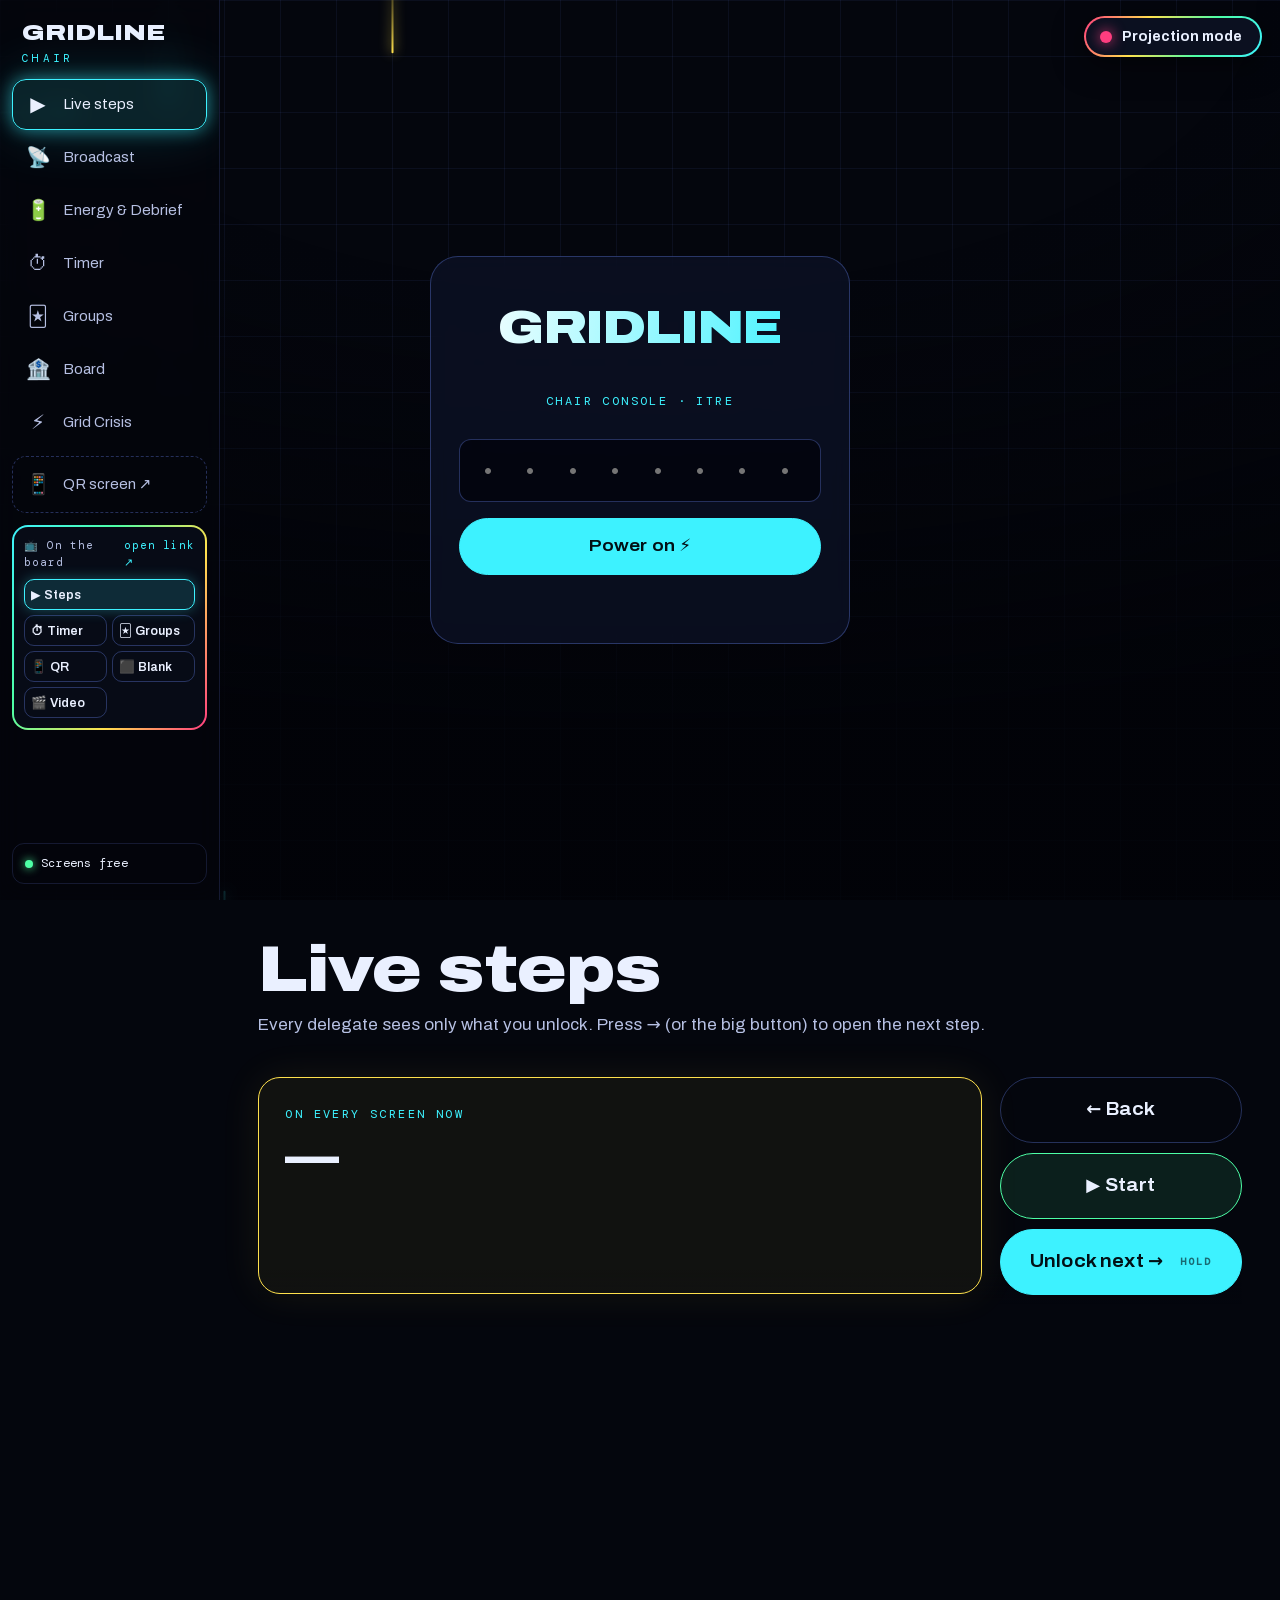
==== commit a495317f: "Gridline güncelle (2026-11-16 11:21)" ====
--- a/chair/index.html
+++ b/chair/index.html
@@ -9,7 +9,7 @@
 <link rel="icon" href="../assets/img/favicon.svg" type="image/svg+xml">
 <link rel="stylesheet" href="../assets/css/fonts.css">
 <link rel="stylesheet" href="../assets/css/base.css?v=2">
-<link rel="stylesheet" href="chair.css?v=16">
+<link rel="stylesheet" href="chair.css?v=17">
 <link rel="stylesheet" href="../assets/css/interact.css?v=9">
 </head>
 <body>
@@ -45,7 +45,11 @@
     <div class="r-board">
       <div class="rb-h mono">📺 On the board <a href="../board/" target="_blank" rel="noopener">open link ↗</a></div>
       <div class="rb-seg" id="rb-seg">
-        <button data-bm="step" class="on">▶️ Steps</button><button data-bm="timer">⏱ Timer</button><button data-bm="groups">🃏 Groups</button><button data-bm="qr">📱 QR</button><button data-bm="blank">⬛ Blank</button>
+        <button data-bm="step" class="on">▶️ Steps</button><button data-bm="timer">⏱ Timer</button><button data-bm="groups">🃏 Groups</button><button data-bm="qr">📱 QR</button><button data-bm="blank">⬛ Blank</button><button data-bm="video">🎬 Video</button>
+      </div>
+      <div class="rb-vid" id="rb-vid" hidden>
+        <div class="rb-vlist"><button data-v="water">💧 Energy &amp; water</button><button data-v="eu">🇪🇺 EU in 80 s</button><button data-v="to">⚡ Topic (8 min)</button><button data-v="blackout">🌃 Lumen Valley</button></div>
+        <div class="rb-vctl"><button data-c="play">▶</button><button data-c="pause">⏸</button><button data-c="restart">⟲</button></div>
       </div>
     </div>
     <div class="r-energy mono" id="r-energy" hidden>🔋 Meter open · <b>0</b></div>
@@ -254,6 +258,6 @@
 <script src="../assets/js/interact.js?v=12"></script>
 <script src="plan.js?v=2"></script>
 <script src="energy.js?v=5"></script>
-<script src="chair.js?v=13"></script>
+<script src="chair.js?v=14"></script>
 </body>
 </html>
--- a/chair/chair.css
+++ b/chair/chair.css
@@ -375,3 +375,12 @@
 @media (min-width: 1001px) and (max-height: 820px) { .rail { gap: 4px; } .qr-link { font-size: 13px !important; } }
 @media (min-width: 1001px) and (max-height: 820px) { .rail { padding: 5px 10px; } }
 #ls-bpage[hidden], #ls-start[hidden] { display: none !important; }
+
+/* board video picker */
+.rb-vid { margin-top: 8px; display: grid; gap: 6px; }
+.rb-vid[hidden] { display: none; }
+.rb-vlist { display: grid; grid-template-columns: 1fr 1fr; gap: 5px; }
+.rb-vlist button, .rb-vctl button { padding: 8px 6px; border-radius: 10px; border: 1px solid var(--line-2); background: transparent; color: var(--ink); font: 600 12px var(--f-sans); cursor: pointer; text-align: left; }
+.rb-vlist button.on { border-color: var(--volt); background: rgba(255,225,77,.14); }
+.rb-vctl { display: grid; grid-template-columns: repeat(3, 1fr); gap: 5px; }
+.rb-vctl button { text-align: center; font-size: 16px; }
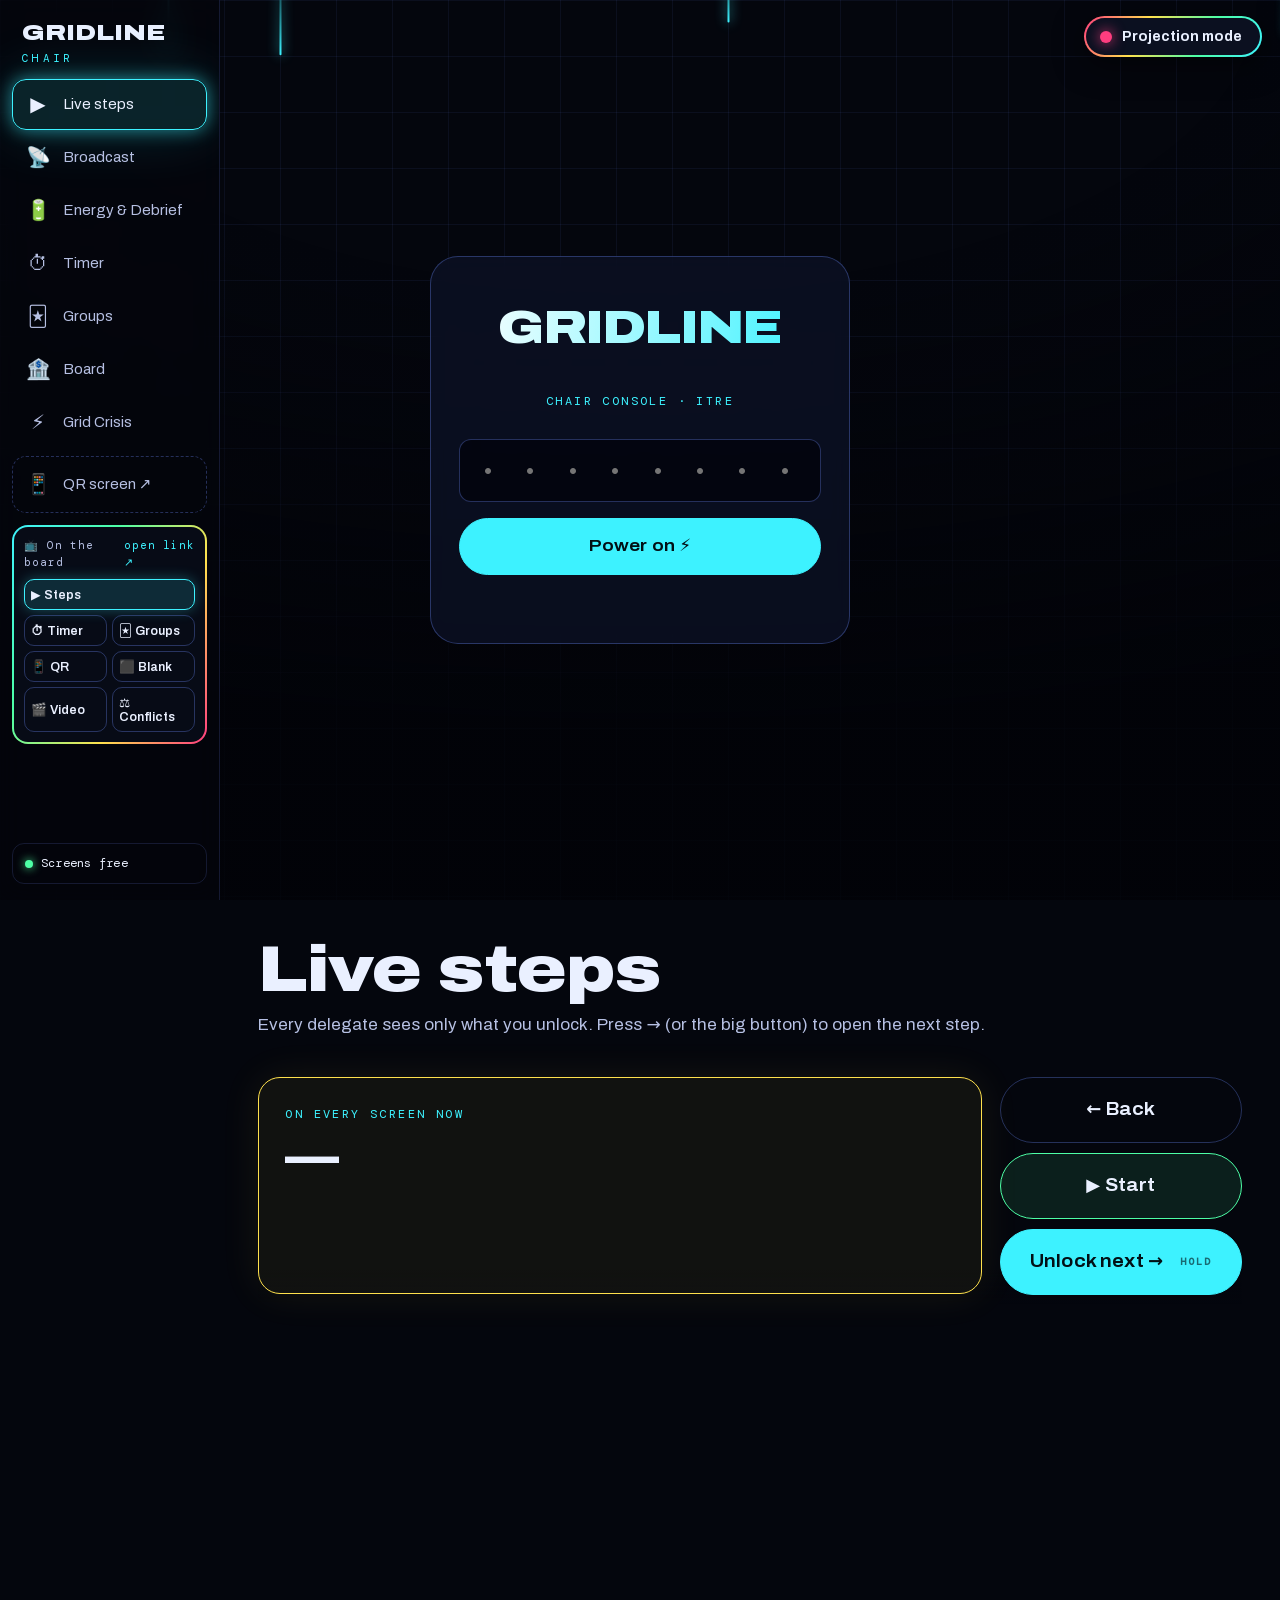
==== commit a93d7e12: "Gridline güncelle (2026-11-16 14:21)" ====
--- a/chair/index.html
+++ b/chair/index.html
@@ -9,7 +9,7 @@
 <link rel="icon" href="../assets/img/favicon.svg" type="image/svg+xml">
 <link rel="stylesheet" href="../assets/css/fonts.css">
 <link rel="stylesheet" href="../assets/css/base.css?v=2">
-<link rel="stylesheet" href="chair.css?v=17">
+<link rel="stylesheet" href="chair.css?v=18">
 <link rel="stylesheet" href="../assets/css/interact.css?v=9">
 </head>
 <body>
@@ -45,11 +45,14 @@
     <div class="r-board">
       <div class="rb-h mono">📺 On the board <a href="../board/" target="_blank" rel="noopener">open link ↗</a></div>
       <div class="rb-seg" id="rb-seg">
-        <button data-bm="step" class="on">▶️ Steps</button><button data-bm="timer">⏱ Timer</button><button data-bm="groups">🃏 Groups</button><button data-bm="qr">📱 QR</button><button data-bm="blank">⬛ Blank</button><button data-bm="video">🎬 Video</button>
+        <button data-bm="step" class="on">▶️ Steps</button><button data-bm="timer">⏱ Timer</button><button data-bm="groups">🃏 Groups</button><button data-bm="qr">📱 QR</button><button data-bm="blank">⬛ Blank</button><button data-bm="video">🎬 Video</button><button data-bm="conflict">⚖ Conflicts</button>
       </div>
       <div class="rb-vid" id="rb-vid" hidden>
         <div class="rb-vlist"><button data-v="water">💧 Energy &amp; water</button><button data-v="eu">🇪🇺 EU in 80 s</button><button data-v="to">⚡ Topic (8 min)</button><button data-v="blackout">🌃 Lumen Valley</button></div>
         <div class="rb-vctl"><button data-c="play">▶</button><button data-c="pause">⏸</button><button data-c="restart">⟲</button></div>
+      </div>
+      <div class="rb-vid" id="rb-cf" hidden>
+        <div class="rb-vlist rb-cfl"><button data-cf="all">All 4</button><button data-cf="A">A · Climate</button><button data-cf="B">B · Grid</button><button data-cf="C">C · Transparency</button><button data-cf="D">D · Binding</button></div>
       </div>
     </div>
     <div class="r-energy mono" id="r-energy" hidden>🔋 Meter open · <b>0</b></div>
@@ -258,6 +261,6 @@
 <script src="../assets/js/interact.js?v=12"></script>
 <script src="plan.js?v=2"></script>
 <script src="energy.js?v=5"></script>
-<script src="chair.js?v=14"></script>
+<script src="chair.js?v=15"></script>
 </body>
 </html>
--- a/chair/chair.css
+++ b/chair/chair.css
@@ -384,3 +384,5 @@
 .rb-vlist button.on { border-color: var(--volt); background: rgba(255,225,77,.14); }
 .rb-vctl { display: grid; grid-template-columns: repeat(3, 1fr); gap: 5px; }
 .rb-vctl button { text-align: center; font-size: 16px; }
+
+.rb-cfl button:first-child { grid-column: 1 / -1; text-align: center; }
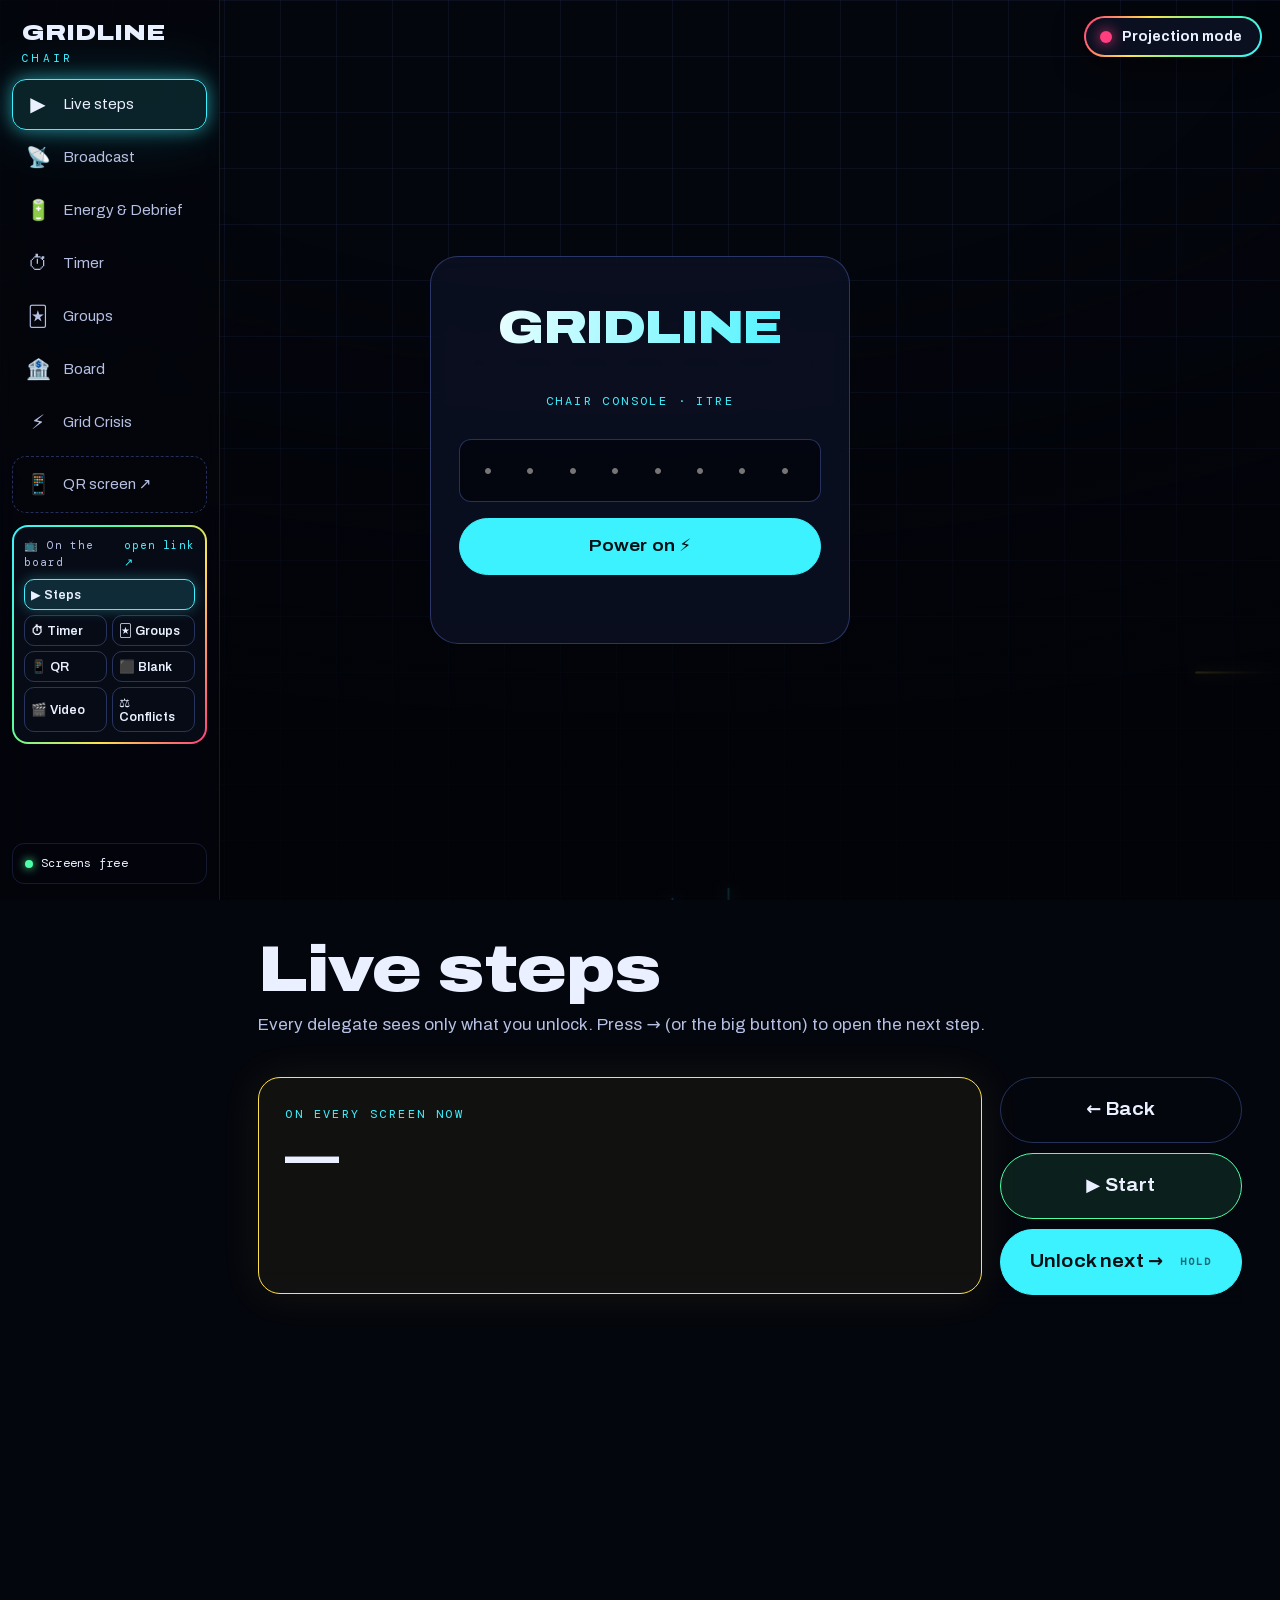
==== commit c2e5811c: "Gridline güncelle (2026-11-16 15:50)" ====
--- a/chair/index.html
+++ b/chair/index.html
@@ -48,7 +48,7 @@
         <button data-bm="step" class="on">▶️ Steps</button><button data-bm="timer">⏱ Timer</button><button data-bm="groups">🃏 Groups</button><button data-bm="qr">📱 QR</button><button data-bm="blank">⬛ Blank</button><button data-bm="video">🎬 Video</button><button data-bm="conflict">⚖ Conflicts</button>
       </div>
       <div class="rb-vid" id="rb-vid" hidden>
-        <div class="rb-vlist"><button data-v="water">💧 Energy &amp; water</button><button data-v="eu">🇪🇺 EU in 80 s</button><button data-v="to">⚡ Topic (8 min)</button><button data-v="blackout">🌃 Lumen Valley</button></div>
+        <div class="rb-vlist"><button data-v="water">💧 Energy &amp; water</button><button data-v="eu">🇪🇺 EU in 80 s</button><button data-v="to">⚡ Topic (8 min)</button><button data-v="blackout">🌃 Lumen Valley</button><button data-v="lego">🧱 Lego method</button></div>
         <div class="rb-vctl"><button data-c="play">▶</button><button data-c="pause">⏸</button><button data-c="restart">⟲</button></div>
       </div>
       <div class="rb-vid" id="rb-cf" hidden>
@@ -261,6 +261,6 @@
 <script src="../assets/js/interact.js?v=12"></script>
 <script src="plan.js?v=2"></script>
 <script src="energy.js?v=5"></script>
-<script src="chair.js?v=15"></script>
+<script src="chair.js?v=16"></script>
 </body>
 </html>
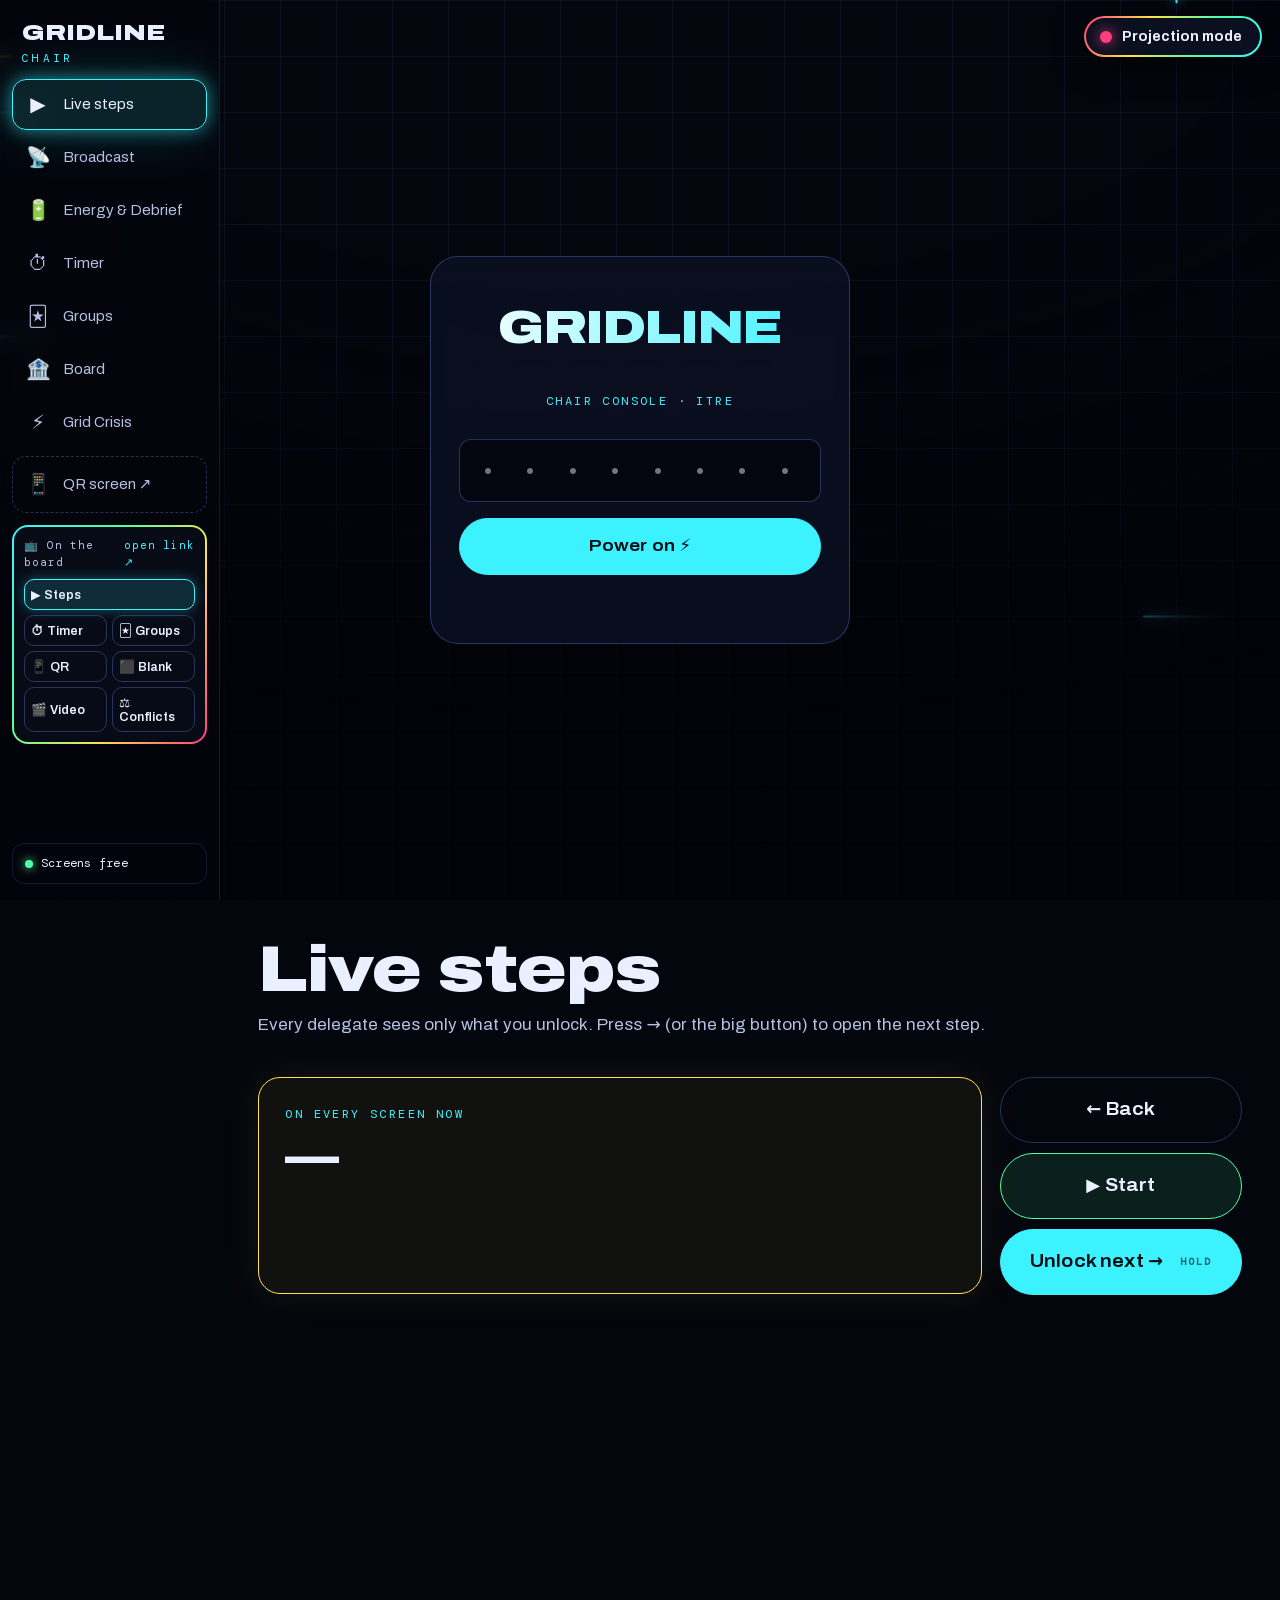
==== commit 471fa2c8: "Gridline güncelle (2026-11-16 16:25)" ====
--- a/chair/index.html
+++ b/chair/index.html
@@ -48,7 +48,7 @@
         <button data-bm="step" class="on">▶️ Steps</button><button data-bm="timer">⏱ Timer</button><button data-bm="groups">🃏 Groups</button><button data-bm="qr">📱 QR</button><button data-bm="blank">⬛ Blank</button><button data-bm="video">🎬 Video</button><button data-bm="conflict">⚖ Conflicts</button>
       </div>
       <div class="rb-vid" id="rb-vid" hidden>
-        <div class="rb-vlist"><button data-v="water">💧 Energy &amp; water</button><button data-v="eu">🇪🇺 EU in 80 s</button><button data-v="to">⚡ Topic (8 min)</button><button data-v="blackout">🌃 Lumen Valley</button><button data-v="lego">🧱 Lego method</button></div>
+        <div class="rb-vlist"><button data-v="water">💧 Energy &amp; water</button><button data-v="eu">🇪🇺 EU in 80 s</button><button data-v="to">⚡ Topic (8 min)</button><button data-v="blackout">🌃 Lumen Valley</button><button data-v="lego">🧱 Lego method</button><button data-v="because">✍️ Because clauses</button></div>
         <div class="rb-vctl"><button data-c="play">▶</button><button data-c="pause">⏸</button><button data-c="restart">⟲</button></div>
       </div>
       <div class="rb-vid" id="rb-cf" hidden>
@@ -261,6 +261,6 @@
 <script src="../assets/js/interact.js?v=12"></script>
 <script src="plan.js?v=2"></script>
 <script src="energy.js?v=5"></script>
-<script src="chair.js?v=16"></script>
+<script src="chair.js?v=17"></script>
 </body>
 </html>
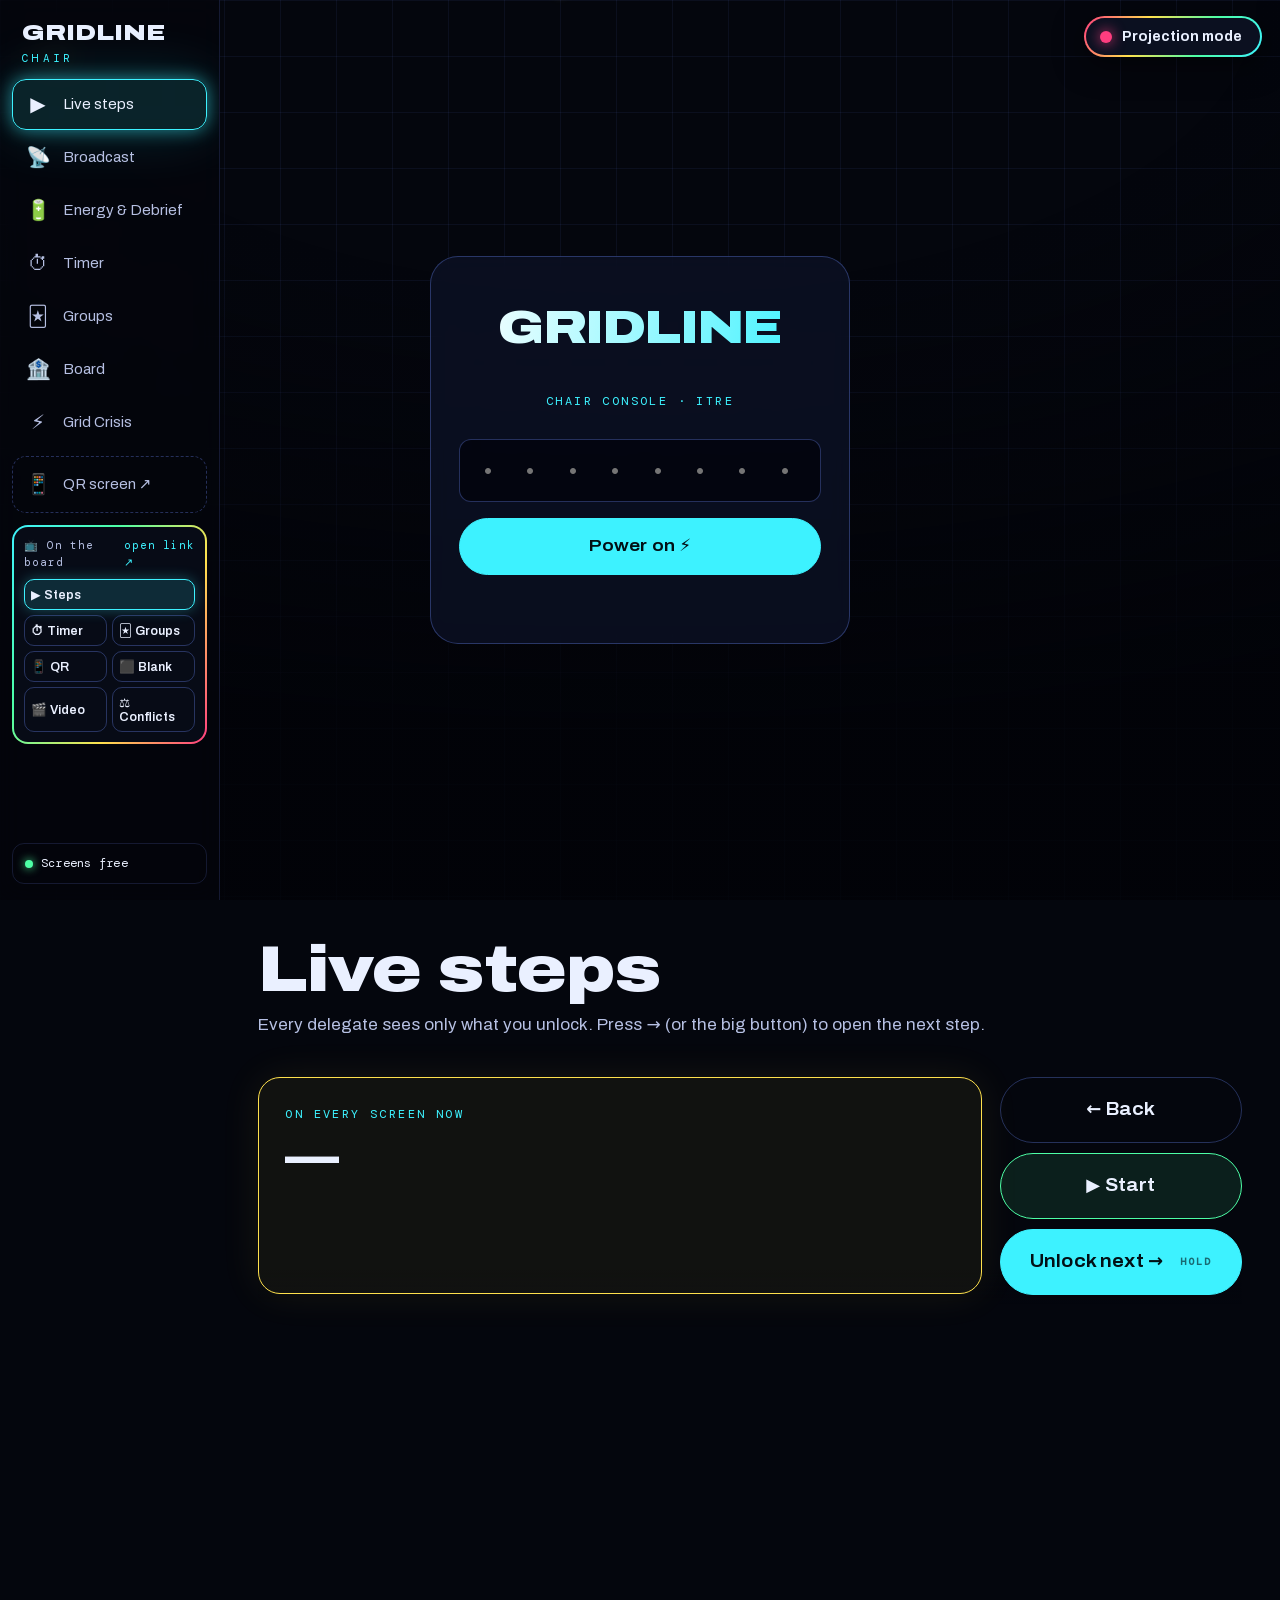
==== commit 7f0f0318: "Gridline güncelle (2026-11-16 17:28)" ====
--- a/chair/index.html
+++ b/chair/index.html
@@ -48,7 +48,7 @@
         <button data-bm="step" class="on">▶️ Steps</button><button data-bm="timer">⏱ Timer</button><button data-bm="groups">🃏 Groups</button><button data-bm="qr">📱 QR</button><button data-bm="blank">⬛ Blank</button><button data-bm="video">🎬 Video</button><button data-bm="conflict">⚖ Conflicts</button>
       </div>
       <div class="rb-vid" id="rb-vid" hidden>
-        <div class="rb-vlist"><button data-v="water">💧 Energy &amp; water</button><button data-v="eu">🇪🇺 EU in 80 s</button><button data-v="to">⚡ Topic (8 min)</button><button data-v="blackout">🌃 Lumen Valley</button><button data-v="lego">🧱 Lego method</button><button data-v="because">✍️ Because clauses</button></div>
+        <div class="rb-vlist"><button data-v="water">💧 Energy &amp; water</button><button data-v="eu">🇪🇺 EU in 80 s</button><button data-v="to">⚡ Topic (8 min)</button><button data-v="blackout">🌃 Lumen Valley</button><button data-v="lego">🧱 Lego method</button><button data-v="aim">🎯 Aim statement</button><button data-v="because">✍️ Because clauses</button></div>
         <div class="rb-vctl"><button data-c="play">▶</button><button data-c="pause">⏸</button><button data-c="restart">⟲</button></div>
       </div>
       <div class="rb-vid" id="rb-cf" hidden>
@@ -261,6 +261,6 @@
 <script src="../assets/js/interact.js?v=12"></script>
 <script src="plan.js?v=2"></script>
 <script src="energy.js?v=5"></script>
-<script src="chair.js?v=17"></script>
+<script src="chair.js?v=18"></script>
 </body>
 </html>
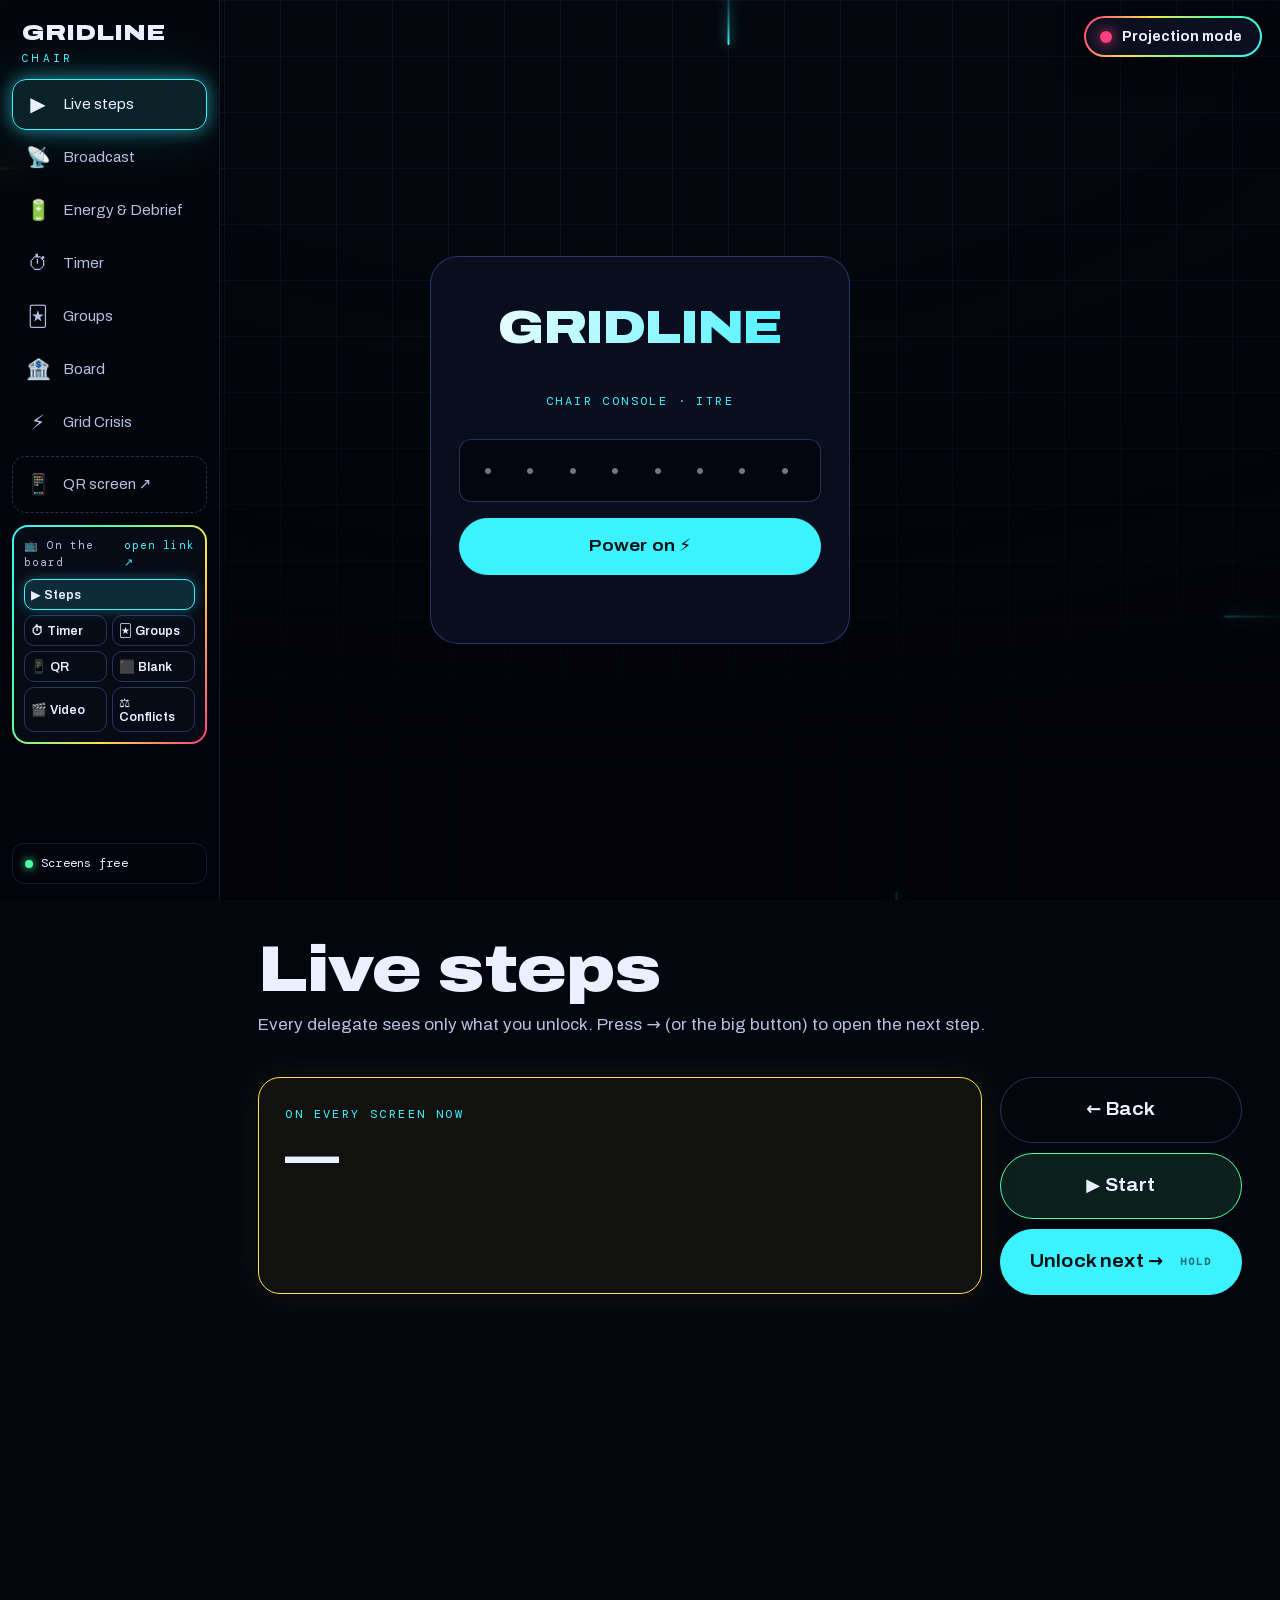
==== commit 88ac7cdf: "Gridline güncelle (2026-11-17 08:50)" ====
--- a/chair/index.html
+++ b/chair/index.html
@@ -48,7 +48,7 @@
         <button data-bm="step" class="on">▶️ Steps</button><button data-bm="timer">⏱ Timer</button><button data-bm="groups">🃏 Groups</button><button data-bm="qr">📱 QR</button><button data-bm="blank">⬛ Blank</button><button data-bm="video">🎬 Video</button><button data-bm="conflict">⚖ Conflicts</button>
       </div>
       <div class="rb-vid" id="rb-vid" hidden>
-        <div class="rb-vlist"><button data-v="water">💧 Energy &amp; water</button><button data-v="eu">🇪🇺 EU in 80 s</button><button data-v="to">⚡ Topic (8 min)</button><button data-v="blackout">🌃 Lumen Valley</button><button data-v="lego">🧱 Lego method</button><button data-v="aim">🎯 Aim statement</button><button data-v="because">✍️ Because clauses</button></div>
+        <div class="rb-vlist"><button data-v="water">💧 Energy &amp; water</button><button data-v="eu">🇪🇺 EU in 80 s</button><button data-v="to">⚡ Topic (8 min)</button><button data-v="blackout">🌃 Lumen Valley</button><button data-v="lego">🧱 Lego method</button><button data-v="aim">🎯 Aim statement</button><button data-v="because">✍️ Because clauses</button><button data-v="who">👥 Who can act?</button><button data-v="byc">🔢 By clauses</button><button data-v="ga">🏛 How GA works</button></div>
         <div class="rb-vctl"><button data-c="play">▶</button><button data-c="pause">⏸</button><button data-c="restart">⟲</button></div>
       </div>
       <div class="rb-vid" id="rb-cf" hidden>
@@ -261,6 +261,6 @@
 <script src="../assets/js/interact.js?v=12"></script>
 <script src="plan.js?v=2"></script>
 <script src="energy.js?v=5"></script>
-<script src="chair.js?v=18"></script>
+<script src="chair.js?v=19"></script>
 </body>
 </html>
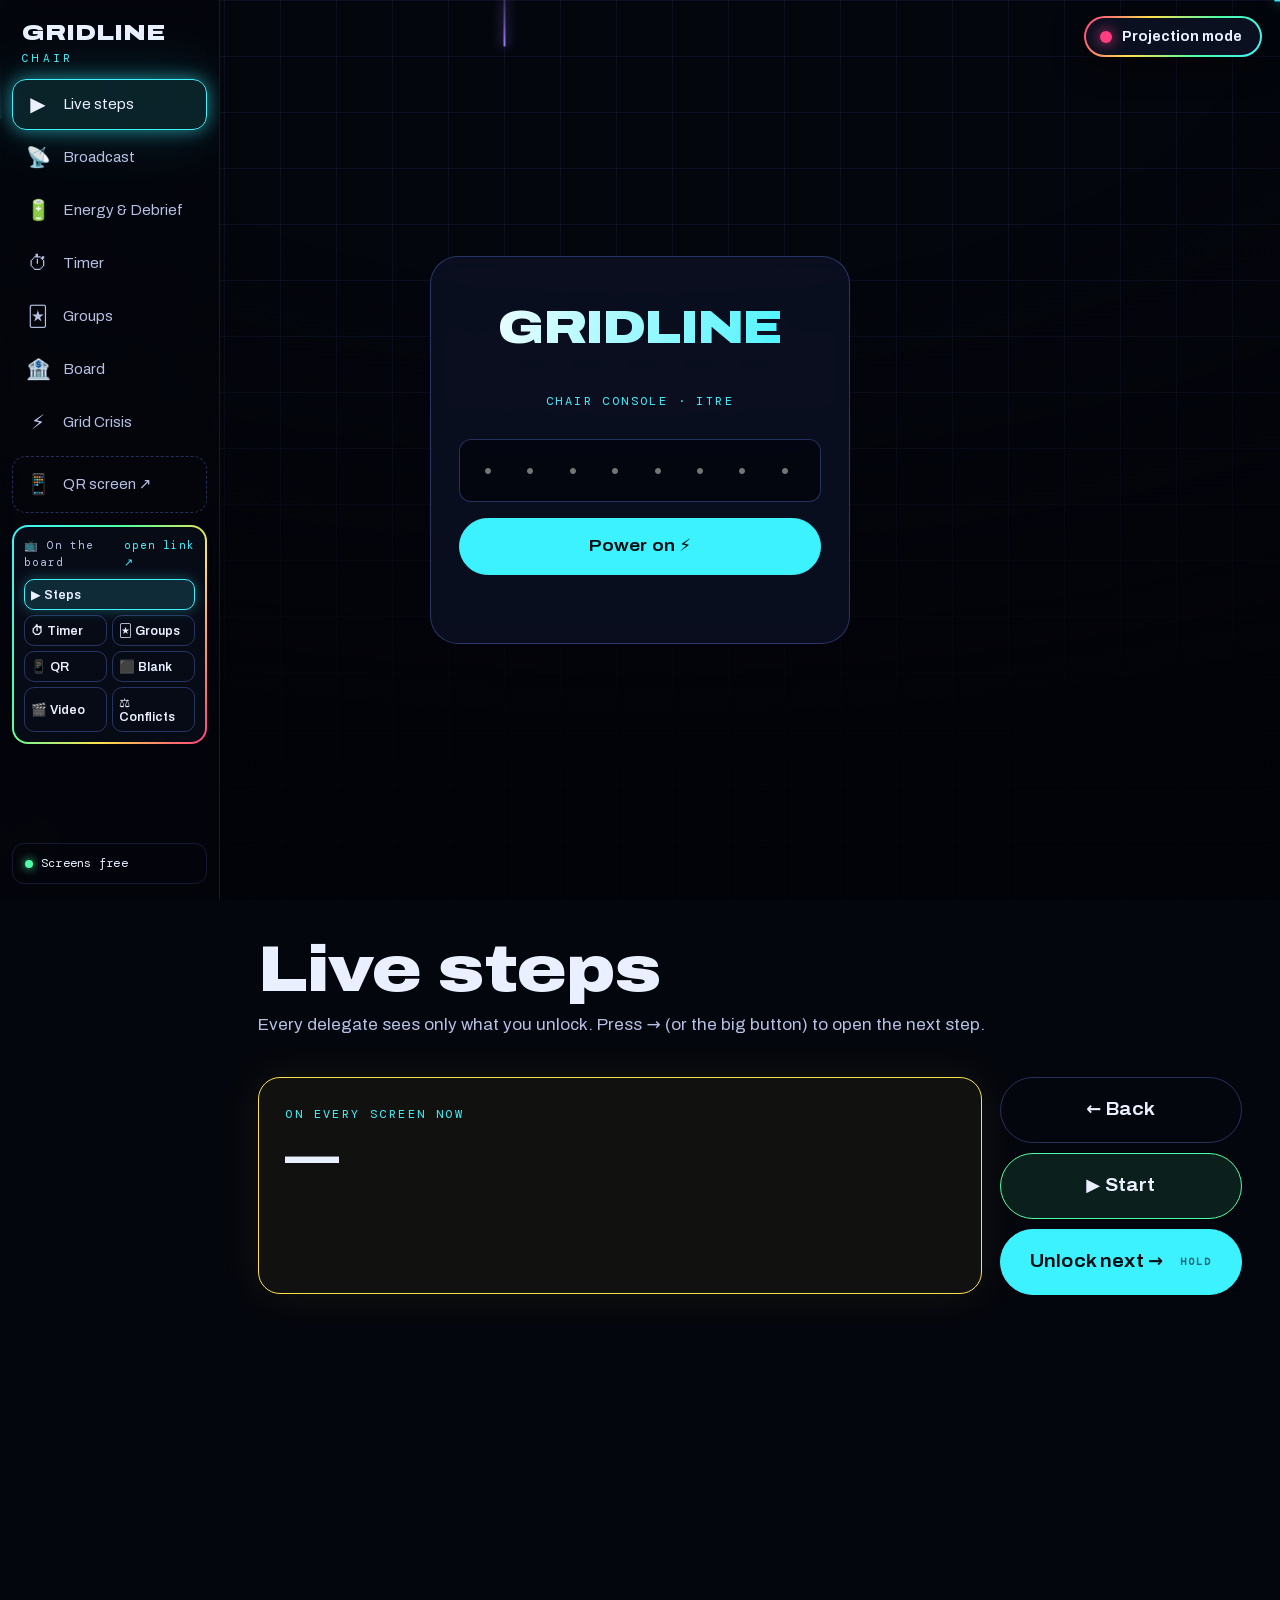
==== commit b75e2082: "Gridline güncelle (2026-11-17 11:52)" ====
--- a/chair/index.html
+++ b/chair/index.html
@@ -188,6 +188,7 @@
         <div class="g-side">
           <p class="mono muted" id="g-rule"></p>
           <button class="btn volt big" id="g-shuffle">Shuffle ⚡</button>
+          <button class="btn solid" id="g-balanced">⚖ Balanced groups</button>
           <button class="btn ghost fs" data-fs="groups-out">⛶ Fullscreen</button>
         </div>
       </div>
@@ -261,6 +262,6 @@
 <script src="../assets/js/interact.js?v=12"></script>
 <script src="plan.js?v=2"></script>
 <script src="energy.js?v=5"></script>
-<script src="chair.js?v=19"></script>
+<script src="chair.js?v=20"></script>
 </body>
 </html>
